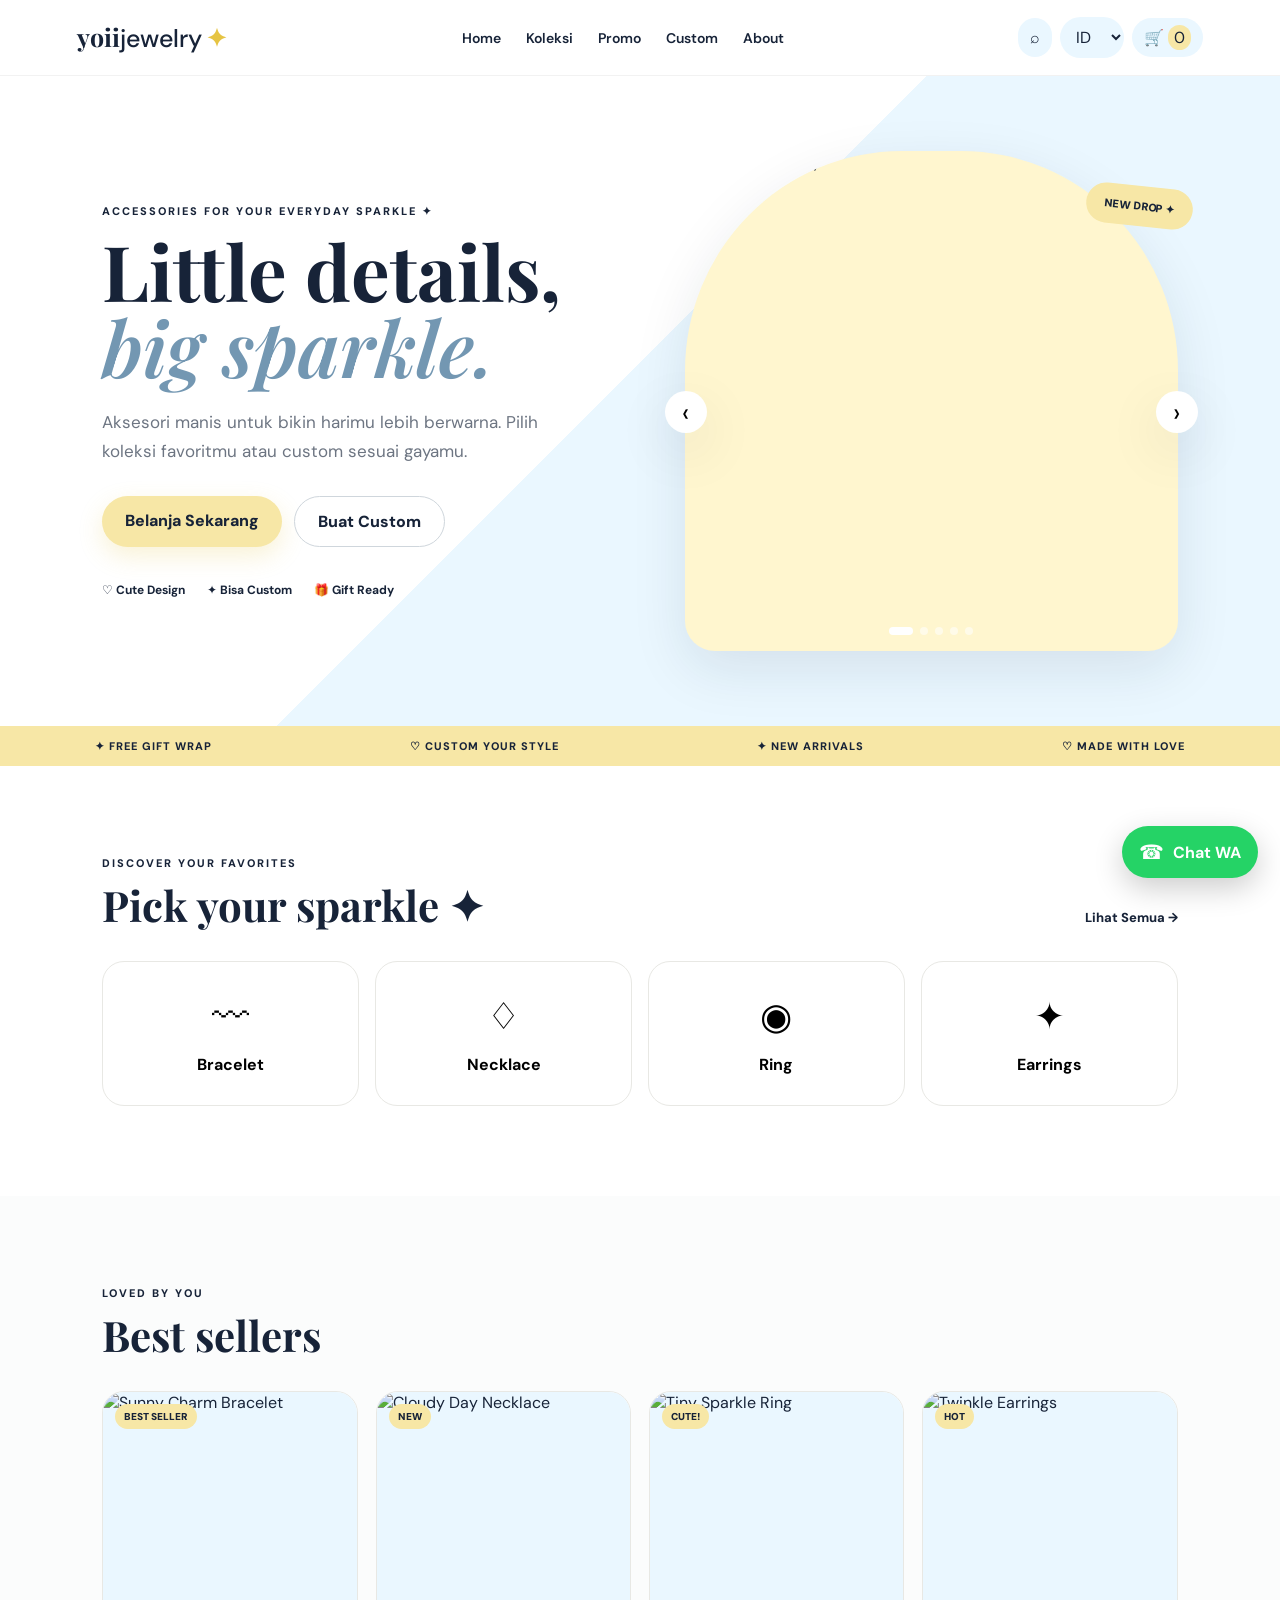
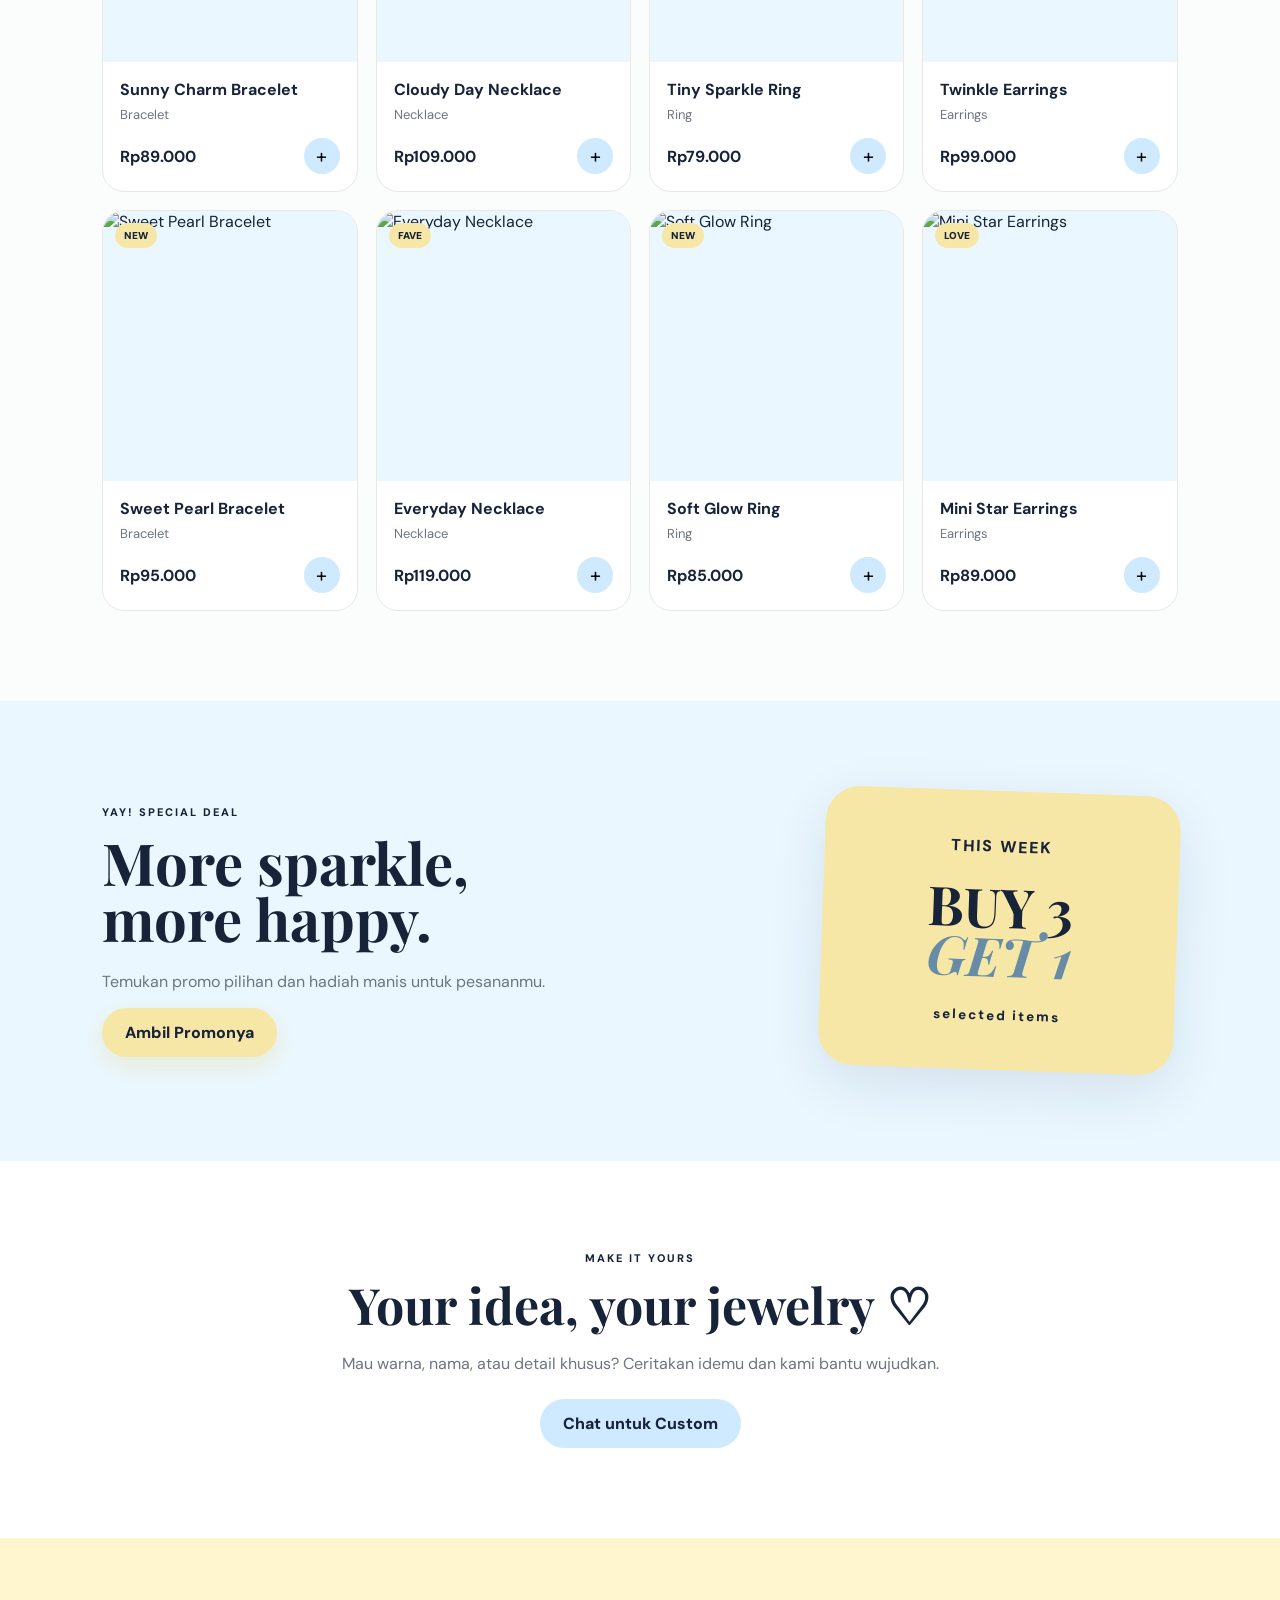
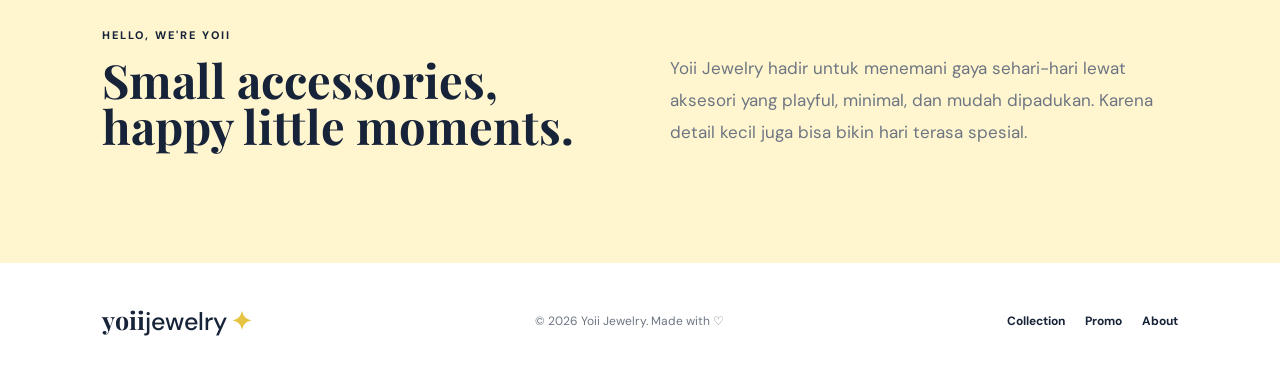
==== index.html @ 9787cdc7 "Add files via upload" ====
<!doctype html>
<html lang="id">
<head>
  <meta charset="utf-8">
  <meta name="viewport" content="width=device-width,initial-scale=1">
  <meta name="description" content="Yoii Jewelry — aksesori manis, modern, dan bisa custom.">
  <title>Yoii Jewelry — Little Details, Big Sparkle</title>
  <link rel="preconnect" href="https://fonts.googleapis.com">
  <link rel="preconnect" href="https://fonts.gstatic.com" crossorigin>
  <link href="https://fonts.googleapis.com/css2?family=DM+Sans:wght@400;500;600;700&family=Playfair+Display:wght@600;700&display=swap" rel="stylesheet">
  <link rel="stylesheet" href="style.css">
</head>
<body>
<header class="site-header">
  <a class="brand" href="#home" aria-label="Yoii Jewelry">yoii<span>jewelry</span><b>✦</b></a>
  <button class="menu-btn" aria-label="Buka menu">☰</button>
  <nav class="nav">
    <a href="#home" data-i18n="home">Home</a>
    <a href="#collection" data-i18n="collection">Koleksi</a>
    <a href="#promo" data-i18n="promo">Promo</a>
    <a href="#custom" data-i18n="custom">Custom</a>
    <a href="#about" data-i18n="about">About</a>
  </nav>
  <div class="actions">
    <button id="searchBtn" aria-label="Cari">⌕</button>
    <select id="lang" aria-label="Bahasa">
      <option value="id">ID</option><option value="en">EN</option>
    </select>
    <button id="cartBtn" aria-label="Keranjang">🛒 <span id="cartCount">0</span></button>
  </div>
</header>

<main>
<section class="hero" id="home">
  <div class="hero-copy">
    <span class="eyebrow" data-i18n="eyebrow">ACCESSORIES FOR YOUR EVERYDAY SPARKLE ✦</span>
    <h1 data-i18n="heroTitle">Little details,<br><em>big sparkle.</em></h1>
    <p data-i18n="heroText">Aksesori manis untuk bikin harimu lebih berwarna. Pilih koleksi favoritmu atau custom sesuai gayamu.</p>
    <div class="hero-actions">
      <a class="btn primary" href="#collection" data-i18n="shopNow">Belanja Sekarang</a>
      <a class="btn ghost" href="#custom" data-i18n="makeCustom">Buat Custom</a>
    </div>
    <div class="mini-points">
      <span>♡ <b data-i18n="cute">Cute Design</b></span>
      <span>✦ <b data-i18n="customizable">Bisa Custom</b></span>
      <span>🎁 <b data-i18n="gift">Gift Ready</b></span>
    </div>
  </div>

  <div class="slider" aria-label="Galeri produk">
    <div class="slides">
      <article class="slide active"><img src="https://images.unsplash.com/photo-1611652022419-a9419f74343d?auto=format&fit=crop&w=1000&q=85" alt="Aksesori jewelry"></article>
      <article class="slide"><img src="https://images.unsplash.com/photo-1599643478518-a784e5dc4c8f?auto=format&fit=crop&w=1000&q=85" alt="Kalung"></article>
      <article class="slide"><img src="https://images.unsplash.com/photo-1605100804763-247f67b3557e?auto=format&fit=crop&w=1000&q=85" alt="Cincin"></article>
      <article class="slide"><img src="https://images.unsplash.com/photo-1535632066927-ab7c9ab60908?auto=format&fit=crop&w=1000&q=85" alt="Anting"></article>
      <article class="slide"><img src="https://images.unsplash.com/photo-1515562141207-7a88fb7ce338?auto=format&fit=crop&w=1000&q=85" alt="Aksesori"></article>
    </div>
    <button class="arrow prev" aria-label="Sebelumnya">‹</button>
    <button class="arrow next" aria-label="Berikutnya">›</button>
    <div class="dots"></div>
    <span class="float-tag">NEW DROP ✦</span>
  </div>
</section>

<section class="ticker">
  <span>✦ FREE GIFT WRAP</span><span>♡ CUSTOM YOUR STYLE</span><span>✦ NEW ARRIVALS</span><span>♡ MADE WITH LOVE</span>
</section>

<section class="section" id="collection">
  <div class="section-head">
    <div><span class="eyebrow" data-i18n="discover">DISCOVER YOUR FAVORITES</span><h2 data-i18n="pick">Pick your sparkle ✦</h2></div>
    <a href="#products" data-i18n="seeAll">Lihat Semua →</a>
  </div>
  <div class="categories">
    <button data-filter="Bracelet"><span>〰</span><b>Bracelet</b></button>
    <button data-filter="Necklace"><span>♢</span><b>Necklace</b></button>
    <button data-filter="Ring"><span>◉</span><b>Ring</b></button>
    <button data-filter="Earrings"><span>✦</span><b>Earrings</b></button>
  </div>
</section>

<section class="section products-section" id="products">
  <div class="section-head"><div><span class="eyebrow">LOVED BY YOU</span><h2 data-i18n="best">Best sellers</h2></div></div>
  <div class="products" id="productGrid"></div>
</section>

<section class="promo section" id="promo">
  <div><span class="eyebrow">YAY! SPECIAL DEAL</span><h2 data-i18n="promoTitle">More sparkle,<br>more happy.</h2><p data-i18n="promoText">Temukan promo pilihan dan hadiah manis untuk pesananmu.</p><a class="btn primary" href="#products" data-i18n="grab">Ambil Promonya</a></div>
  <div class="promo-card"><span>THIS WEEK</span><strong>BUY 3<br><i>GET 1</i></strong><small>selected items</small></div>
</section>

<section class="custom section" id="custom">
  <span class="eyebrow">MAKE IT YOURS</span>
  <h2 data-i18n="customTitle">Your idea, your jewelry ♡</h2>
  <p data-i18n="customText">Mau warna, nama, atau detail khusus? Ceritakan idemu dan kami bantu wujudkan.</p>
  <a class="btn blue" id="customWa" href="#" target="_blank" rel="noopener" data-i18n="chatCustom">Chat untuk Custom</a>
</section>

<section class="about section" id="about">
  <div><span class="eyebrow">HELLO, WE'RE YOII</span><h2 data-i18n="aboutTitle">Small accessories,<br>happy little moments.</h2></div>
  <p data-i18n="aboutText">Yoii Jewelry hadir untuk menemani gaya sehari-hari lewat aksesori yang playful, minimal, dan mudah dipadukan. Karena detail kecil juga bisa bikin hari terasa spesial.</p>
</section>
</main>

<footer>
  <a class="brand" href="#home">yoii<span>jewelry</span><b>✦</b></a>
  <p>© 2026 Yoii Jewelry. Made with ♡</p>
  <div><a href="#collection">Collection</a><a href="#promo">Promo</a><a href="#about">About</a></div>
</footer>

<a class="wa-float" id="waFloat" href="#" target="_blank" rel="noopener" aria-label="Chat WhatsApp"><span>☎</span><b>Chat WA</b></a>

<div class="overlay" id="searchOverlay">
  <div class="modal">
    <button class="close" data-close="searchOverlay">×</button>
    <h3 data-i18n="searchTitle">Cari aksesori</h3>
    <input id="searchInput" placeholder="Bracelet, ring, necklace...">
    <div id="searchResults" class="search-results"></div>
  </div>
</div>

<aside class="cart" id="cartPanel">
  <div class="cart-head"><h3 data-i18n="yourCart">Keranjangmu</h3><button class="close" id="closeCart">×</button></div>
  <div id="cartItems"></div>
  <div class="cart-foot"><strong>Total: <span id="cartTotal">Rp0</span></strong><button class="btn primary" id="checkoutBtn" data-i18n="checkout">Checkout via WhatsApp</button></div>
</aside>
<div class="shade" id="shade"></div>
<script src="script.js"></script>
</body>
</html>
---- style.css ----
:root{--butter:#f7e7a6;--butter2:#fff6cf;--blue:#cfeaff;--blue2:#eaf7ff;--ink:#172338;--white:#fff;--muted:#6d7582;--line:#e8e8e4;--shadow:0 18px 55px rgba(24,35,56,.10)}
*{box-sizing:border-box}html{scroll-behavior:smooth}body{margin:0;font-family:"DM Sans",sans-serif;color:var(--ink);background:#fff}a{color:inherit;text-decoration:none}button,select,input{font:inherit}button{cursor:pointer}.site-header{height:76px;position:sticky;top:0;z-index:30;display:flex;align-items:center;gap:28px;padding:0 6vw;background:rgba(255,255,255,.9);backdrop-filter:blur(16px);border-bottom:1px solid rgba(0,0,0,.05)}.brand{font-family:"Playfair Display";font-size:25px;font-weight:700}.brand span{font-family:"DM Sans";font-weight:500}.brand b{color:#e6c443;margin-left:4px}.nav{display:flex;gap:25px;margin:auto}.nav a{font-size:14px;font-weight:600}.nav a:hover{color:#7e99ad}.actions{display:flex;align-items:center;gap:8px}.actions button,.actions select,.menu-btn{border:0;background:var(--blue2);border-radius:99px;padding:9px 12px;color:var(--ink)}#cartCount{background:var(--butter);padding:2px 6px;border-radius:99px}.menu-btn{display:none}.hero{min-height:650px;display:grid;grid-template-columns:1fr 1fr;gap:7vw;align-items:center;padding:70px 8vw;background:linear-gradient(135deg,#fff 0 48%,var(--blue2) 48% 100%);overflow:hidden}.eyebrow{display:block;font-size:11px;font-weight:800;letter-spacing:2px;margin-bottom:15px}.hero h1,.section h2{font-family:"Playfair Display";font-size:clamp(45px,6vw,78px);line-height:.98;margin:0 0 24px}.hero h1 em{font-weight:600;color:#7397b2}.hero-copy>p{max-width:530px;color:var(--muted);font-size:17px;line-height:1.7}.hero-actions{display:flex;gap:12px;margin:30px 0}.btn{display:inline-block;border:0;border-radius:99px;padding:14px 23px;font-weight:800}.primary{background:var(--butter);box-shadow:0 9px 25px rgba(229,196,67,.22)}.ghost{border:1px solid #cfd6dc;background:#fff}.blue{background:var(--blue)}.mini-points{display:flex;gap:22px;font-size:12px;margin-top:35px}.slider{position:relative;min-width:0}.slides{height:500px;border-radius:44% 44% 30px 30px;overflow:hidden;box-shadow:var(--shadow);background:var(--butter2)}.slide{display:none;width:100%;height:100%}.slide.active{display:block;animation:fade .55s ease}.slide img{width:100%;height:100%;object-fit:cover}.arrow{position:absolute;top:48%;border:0;width:42px;height:42px;border-radius:50%;background:#fff;box-shadow:var(--shadow);font-size:27px}.prev{left:-20px}.next{right:-20px}.dots{position:absolute;bottom:16px;left:50%;transform:translateX(-50%);display:flex;gap:7px}.dots button{width:8px;height:8px;border:0;padding:0;border-radius:50%;background:#fff8}.dots button.active{width:24px;border-radius:10px;background:#fff}.float-tag{position:absolute;right:-15px;top:35px;background:var(--butter);padding:13px 18px;border-radius:99px;font-size:11px;font-weight:900;transform:rotate(6deg)}@keyframes fade{from{opacity:.4;transform:scale(1.02)}to{opacity:1;transform:scale(1)}}.ticker{display:flex;justify-content:space-around;gap:35px;overflow:hidden;white-space:nowrap;padding:13px;background:var(--butter);font-size:11px;font-weight:800;letter-spacing:1px}.section{padding:90px 8vw}.section-head{display:flex;justify-content:space-between;align-items:end;margin-bottom:35px}.section-head h2{font-size:42px;margin:0}.section-head>a{font-weight:800;font-size:13px}.categories{display:grid;grid-template-columns:repeat(4,1fr);gap:16px}.categories button{border:1px solid var(--line);background:#fff;border-radius:22px;padding:30px 15px;transition:.25s}.categories button:hover{transform:translateY(-6px);background:var(--blue2)}.categories span{display:block;font-size:37px;margin-bottom:14px}.products-section{background:#fbfcfc}.products{display:grid;grid-template-columns:repeat(4,1fr);gap:18px}.product{border-radius:22px;background:#fff;overflow:hidden;border:1px solid var(--line);transition:.25s}.product:hover{transform:translateY(-5px);box-shadow:var(--shadow)}.product-img{height:270px;position:relative;background:var(--blue2)}.product-img img{width:100%;height:100%;object-fit:cover}.badge{position:absolute;top:12px;left:12px;background:var(--butter);padding:6px 9px;border-radius:99px;font-size:10px;font-weight:900}.product-info{padding:17px}.product-info h3{margin:0 0 6px;font-size:16px}.product-info p{margin:0;color:var(--muted);font-size:13px}.product-bottom{display:flex;justify-content:space-between;align-items:center;margin-top:15px}.add{border:0;border-radius:50%;width:36px;height:36px;background:var(--blue);font-size:20px}.promo{display:grid;grid-template-columns:1.3fr .7fr;gap:60px;align-items:center;background:var(--blue2)}.promo h2{font-size:58px}.promo p{color:var(--muted);max-width:500px}.promo-card{background:var(--butter);border-radius:34px;padding:45px;text-align:center;transform:rotate(2deg);box-shadow:var(--shadow)}.promo-card span,.promo-card small{font-weight:800;letter-spacing:2px}.promo-card strong{display:block;font-family:"Playfair Display";font-size:54px;line-height:.9;margin:25px 0}.promo-card i{color:#668ca8}.custom{text-align:center}.custom h2{font-size:50px}.custom p{color:var(--muted);max-width:650px;margin:0 auto 25px}.about{display:grid;grid-template-columns:1fr 1fr;gap:60px;background:var(--butter2);align-items:center}.about h2{font-size:47px}.about p{font-size:17px;line-height:1.9;color:var(--muted)}footer{padding:38px 8vw;display:flex;align-items:center;justify-content:space-between;gap:20px}footer p{color:var(--muted);font-size:12px}footer div{display:flex;gap:20px;font-size:12px;font-weight:700}.wa-float{position:fixed;right:22px;bottom:22px;z-index:45;display:flex;gap:9px;align-items:center;background:#25d366;color:#fff;padding:13px 17px;border-radius:99px;box-shadow:0 10px 30px rgba(0,0,0,.2)}.wa-float span{font-size:20px}.overlay,.shade{display:none;position:fixed;inset:0;background:rgba(20,30,45,.45);z-index:60}.overlay.open,.shade.open{display:block}.modal{width:min(600px,90vw);margin:12vh auto;background:#fff;border-radius:25px;padding:30px;position:relative}.close{border:0;background:transparent;font-size:27px}.modal>.close{position:absolute;right:20px;top:14px}.modal input{width:100%;padding:15px;border:1px solid var(--line);border-radius:13px;margin-top:15px}.search-results{display:grid;gap:8px;margin-top:12px}.search-result{padding:10px;background:var(--blue2);border-radius:10px}.cart{position:fixed;right:-430px;top:0;width:min(410px,92vw);height:100vh;background:#fff;z-index:80;padding:25px;transition:.35s;display:flex;flex-direction:column}.cart.open{right:0}.shade{z-index:70}.cart-head{display:flex;justify-content:space-between}.cart-item{display:flex;justify-content:space-between;gap:15px;border-bottom:1px solid var(--line);padding:14px 0}.cart-item button{border:0;background:var(--butter2);border-radius:8px}.cart-foot{margin-top:auto;display:grid;gap:15px}.cart-foot .btn{width:100%}
@media(max-width:900px){.nav{display:none;position:absolute;top:76px;left:0;right:0;background:#fff;padding:25px;flex-direction:column}.nav.open{display:flex}.menu-btn{display:block}.site-header{padding:0 4vw;gap:10px}.brand{font-size:20px}.actions{margin-left:auto}.hero{grid-template-columns:1fr;padding:55px 6vw;background:linear-gradient(#fff,var(--blue2))}.slides{height:420px}.categories,.products{grid-template-columns:repeat(2,1fr)}.promo,.about{grid-template-columns:1fr}.promo-card{max-width:400px}.section{padding:70px 6vw}footer{flex-direction:column}.mini-points{flex-wrap:wrap}}
@media(max-width:520px){.actions select{max-width:55px}.hero h1{font-size:49px}.slides{height:350px}.categories{grid-template-columns:repeat(2,1fr)}.products{grid-template-columns:1fr 1fr;gap:9px}.product-img{height:190px}.section-head h2{font-size:35px}.promo h2{font-size:46px}.wa-float b{display:none}.wa-float{width:52px;height:52px;justify-content:center}.ticker{justify-content:flex-start}.hero-actions{flex-wrap:wrap}}
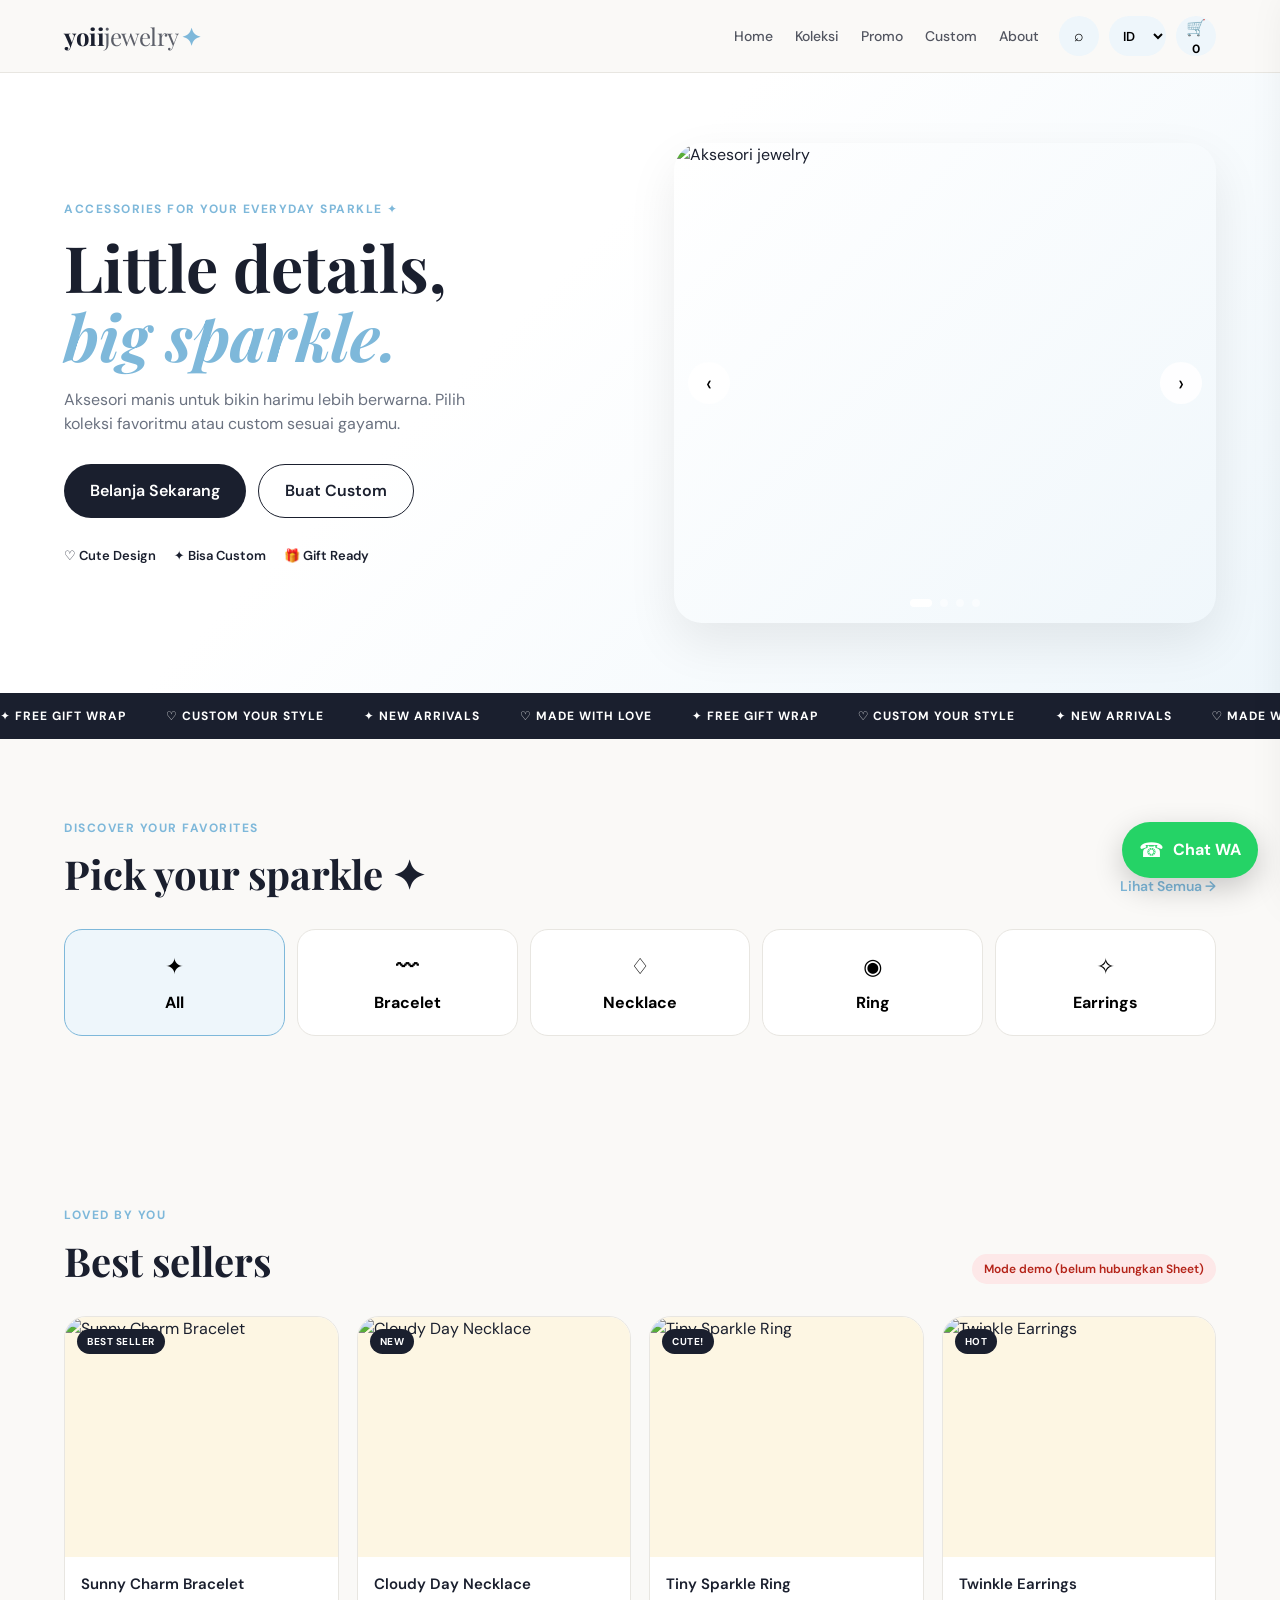
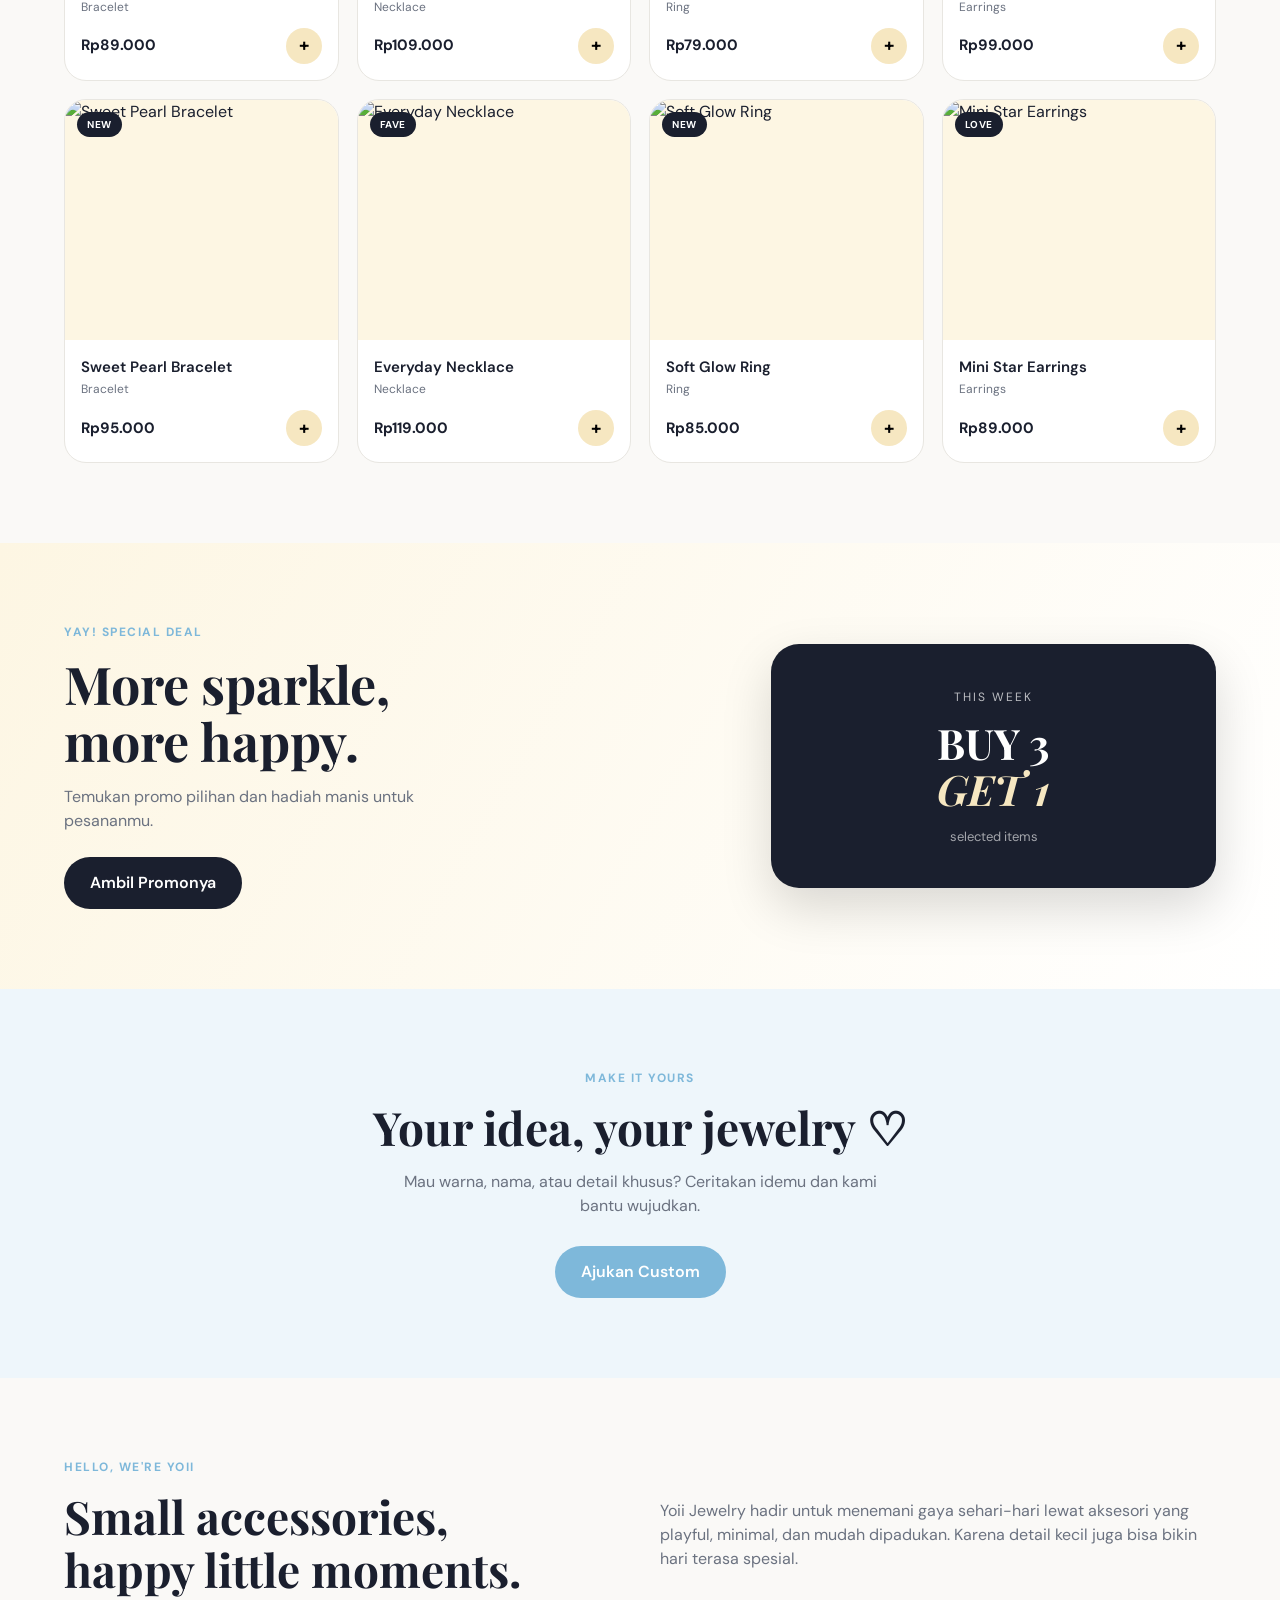
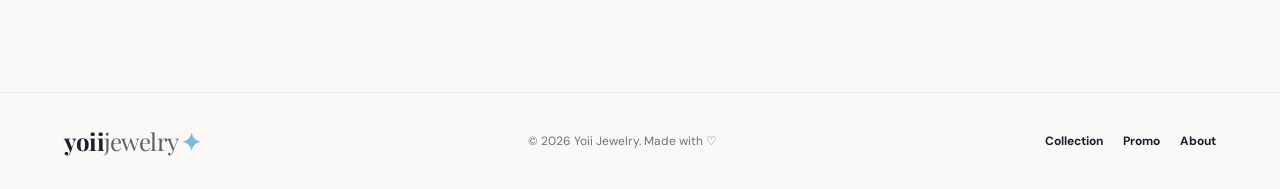
==== commit 4a8ac4c4: "Add files via upload" ====
--- a/index.html
+++ b/index.html
@@ -24,7 +24,8 @@
   <div class="actions">
     <button id="searchBtn" aria-label="Cari">⌕</button>
     <select id="lang" aria-label="Bahasa">
-      <option value="id">ID</option><option value="en">EN</option>
+      <option value="id">ID</option>
+      <option value="en">EN</option>
     </select>
     <button id="cartBtn" aria-label="Keranjang">🛒 <span id="cartCount">0</span></button>
   </div>
@@ -50,54 +51,75 @@
   <div class="slider" aria-label="Galeri produk">
     <div class="slides">
       <article class="slide active"><img src="https://images.unsplash.com/photo-1611652022419-a9419f74343d?auto=format&fit=crop&w=1000&q=85" alt="Aksesori jewelry"></article>
-      <article class="slide"><img src="https://images.unsplash.com/photo-1599643478518-a784e5dc4c8f?auto=format&fit=crop&w=1000&q=85" alt="Kalung"></article>
-      <article class="slide"><img src="https://images.unsplash.com/photo-1605100804763-247f67b3557e?auto=format&fit=crop&w=1000&q=85" alt="Cincin"></article>
-      <article class="slide"><img src="https://images.unsplash.com/photo-1535632066927-ab7c9ab60908?auto=format&fit=crop&w=1000&q=85" alt="Anting"></article>
-      <article class="slide"><img src="https://images.unsplash.com/photo-1515562141207-7a88fb7ce338?auto=format&fit=crop&w=1000&q=85" alt="Aksesori"></article>
-    </div>
-    <button class="arrow prev" aria-label="Sebelumnya">‹</button>
-    <button class="arrow next" aria-label="Berikutnya">›</button>
+      <article class="slide"><img src="https://images.unsplash.com/photo-1599643478518-a784e5dc4c8f?auto=format&fit=crop&w=1000&q=85" alt="Necklace"></article>
+      <article class="slide"><img src="https://images.unsplash.com/photo-1605100804763-247f67b3557e?auto=format&fit=crop&w=1000&q=85" alt="Ring"></article>
+      <article class="slide"><img src="https://images.unsplash.com/photo-1535632066927-ab7c9ab60908?auto=format&fit=crop&w=1000&q=85" alt="Earrings"></article>
+    </div>
+    <button class="prev" aria-label="Sebelumnya">‹</button>
+    <button class="next" aria-label="Berikutnya">›</button>
     <div class="dots"></div>
-    <span class="float-tag">NEW DROP ✦</span>
   </div>
 </section>
 
 <section class="ticker">
   <span>✦ FREE GIFT WRAP</span><span>♡ CUSTOM YOUR STYLE</span><span>✦ NEW ARRIVALS</span><span>♡ MADE WITH LOVE</span>
+  <span>✦ FREE GIFT WRAP</span><span>♡ CUSTOM YOUR STYLE</span><span>✦ NEW ARRIVALS</span><span>♡ MADE WITH LOVE</span>
 </section>
 
 <section class="section" id="collection">
   <div class="section-head">
-    <div><span class="eyebrow" data-i18n="discover">DISCOVER YOUR FAVORITES</span><h2 data-i18n="pick">Pick your sparkle ✦</h2></div>
+    <div>
+      <span class="eyebrow" data-i18n="discover">DISCOVER YOUR FAVORITES</span>
+      <h2 data-i18n="pick">Pick your sparkle ✦</h2>
+    </div>
     <a href="#products" data-i18n="seeAll">Lihat Semua →</a>
   </div>
   <div class="categories">
+    <button data-filter="all" class="active"><span>✦</span><b>All</b></button>
     <button data-filter="Bracelet"><span>〰</span><b>Bracelet</b></button>
     <button data-filter="Necklace"><span>♢</span><b>Necklace</b></button>
     <button data-filter="Ring"><span>◉</span><b>Ring</b></button>
-    <button data-filter="Earrings"><span>✦</span><b>Earrings</b></button>
+    <button data-filter="Earrings"><span>✧</span><b>Earrings</b></button>
   </div>
 </section>
 
 <section class="section products-section" id="products">
-  <div class="section-head"><div><span class="eyebrow">LOVED BY YOU</span><h2 data-i18n="best">Best sellers</h2></div></div>
+  <div class="section-head">
+    <div>
+      <span class="eyebrow">LOVED BY YOU</span>
+      <h2 data-i18n="best">Best sellers</h2>
+    </div>
+    <span id="productStatus" class="status-badge">Memuat produk…</span>
+  </div>
   <div class="products" id="productGrid"></div>
 </section>
 
 <section class="promo section" id="promo">
-  <div><span class="eyebrow">YAY! SPECIAL DEAL</span><h2 data-i18n="promoTitle">More sparkle,<br>more happy.</h2><p data-i18n="promoText">Temukan promo pilihan dan hadiah manis untuk pesananmu.</p><a class="btn primary" href="#products" data-i18n="grab">Ambil Promonya</a></div>
-  <div class="promo-card"><span>THIS WEEK</span><strong>BUY 3<br><i>GET 1</i></strong><small>selected items</small></div>
+  <div>
+    <span class="eyebrow">YAY! SPECIAL DEAL</span>
+    <h2 data-i18n="promoTitle">More sparkle,<br>more happy.</h2>
+    <p data-i18n="promoText">Temukan promo pilihan dan hadiah manis untuk pesananmu.</p>
+    <a class="btn primary" href="#products" data-i18n="grab">Ambil Promonya</a>
+  </div>
+  <div class="promo-card">
+    <span>THIS WEEK</span>
+    <strong>BUY 3<br><i>GET 1</i></strong>
+    <small>selected items</small>
+  </div>
 </section>
 
 <section class="custom section" id="custom">
   <span class="eyebrow">MAKE IT YOURS</span>
   <h2 data-i18n="customTitle">Your idea, your jewelry ♡</h2>
   <p data-i18n="customText">Mau warna, nama, atau detail khusus? Ceritakan idemu dan kami bantu wujudkan.</p>
-  <a class="btn blue" id="customWa" href="#" target="_blank" rel="noopener" data-i18n="chatCustom">Chat untuk Custom</a>
+  <button class="btn blue" id="openCustomForm" data-i18n="chatCustom">Ajukan Custom</button>
 </section>
 
 <section class="about section" id="about">
-  <div><span class="eyebrow">HELLO, WE'RE YOII</span><h2 data-i18n="aboutTitle">Small accessories,<br>happy little moments.</h2></div>
+  <div>
+    <span class="eyebrow">HELLO, WE'RE YOII</span>
+    <h2 data-i18n="aboutTitle">Small accessories,<br>happy little moments.</h2>
+  </div>
   <p data-i18n="aboutText">Yoii Jewelry hadir untuk menemani gaya sehari-hari lewat aksesori yang playful, minimal, dan mudah dipadukan. Karena detail kecil juga bisa bikin hari terasa spesial.</p>
 </section>
 </main>
@@ -105,11 +127,18 @@
 <footer>
   <a class="brand" href="#home">yoii<span>jewelry</span><b>✦</b></a>
   <p>© 2026 Yoii Jewelry. Made with ♡</p>
-  <div><a href="#collection">Collection</a><a href="#promo">Promo</a><a href="#about">About</a></div>
+  <div>
+    <a href="#collection">Collection</a>
+    <a href="#promo">Promo</a>
+    <a href="#about">About</a>
+  </div>
 </footer>
 
-<a class="wa-float" id="waFloat" href="#" target="_blank" rel="noopener" aria-label="Chat WhatsApp"><span>☎</span><b>Chat WA</b></a>
-
+<a class="wa-float" id="waFloat" href="#" target="_blank" rel="noopener" aria-label="Chat WhatsApp">
+  <span>☎</span><b>Chat WA</b>
+</a>
+
+<!-- Search Modal -->
 <div class="overlay" id="searchOverlay">
   <div class="modal">
     <button class="close" data-close="searchOverlay">×</button>
@@ -119,12 +148,57 @@
   </div>
 </div>
 
+<!-- Checkout Modal -->
+<div class="overlay" id="checkoutOverlay">
+  <div class="modal">
+    <button class="close" data-close="checkoutOverlay">×</button>
+    <h3>Checkout</h3>
+    <p class="modal-desc">Isi data singkat, pesanan akan tersimpan & dibuka di WhatsApp.</p>
+    <form id="checkoutForm">
+      <label>Nama Lengkap</label>
+      <input type="text" id="coName" required placeholder="Nama kamu">
+      <label>Nomor WhatsApp</label>
+      <input type="tel" id="coPhone" required placeholder="08xxxxxxxxxx">
+      <label>Catatan (opsional)</label>
+      <textarea id="coNotes" rows="2" placeholder="Warna, ukuran, dll"></textarea>
+      <div class="form-total">Total: <strong id="coTotal">Rp0</strong></div>
+      <button type="submit" class="btn primary" id="coSubmit">Kirim & Chat WA</button>
+    </form>
+  </div>
+</div>
+
+<!-- Custom Order Modal -->
+<div class="overlay" id="customOverlay">
+  <div class="modal">
+    <button class="close" data-close="customOverlay">×</button>
+    <h3>Custom Jewelry</h3>
+    <p class="modal-desc">Ceritakan idemu. Kami akan hubungi via WhatsApp.</p>
+    <form id="customForm">
+      <label>Nama</label>
+      <input type="text" id="cuName" required placeholder="Nama kamu">
+      <label>Nomor WhatsApp</label>
+      <input type="tel" id="cuPhone" required placeholder="08xxxxxxxxxx">
+      <label>Deskripsi Custom</label>
+      <textarea id="cuDesc" rows="4" required placeholder="Contoh: gelang nama 'Nisa', warna gold, size M..."></textarea>
+      <button type="submit" class="btn blue" id="cuSubmit">Kirim Request</button>
+    </form>
+  </div>
+</div>
+
+<!-- Cart Panel -->
 <aside class="cart" id="cartPanel">
-  <div class="cart-head"><h3 data-i18n="yourCart">Keranjangmu</h3><button class="close" id="closeCart">×</button></div>
+  <div class="cart-head">
+    <h3 data-i18n="yourCart">Keranjangmu</h3>
+    <button class="close" id="closeCart">×</button>
+  </div>
   <div id="cartItems"></div>
-  <div class="cart-foot"><strong>Total: <span id="cartTotal">Rp0</span></strong><button class="btn primary" id="checkoutBtn" data-i18n="checkout">Checkout via WhatsApp</button></div>
+  <div class="cart-foot">
+    <strong>Total: <span id="cartTotal">Rp0</span></strong>
+    <button class="btn primary" id="checkoutBtn" data-i18n="checkout">Checkout</button>
+  </div>
 </aside>
 <div class="shade" id="shade"></div>
+
 <script src="script.js"></script>
 </body>
-</html>+</html>
--- a/style.css
+++ b/style.css
@@ -1,4 +1,258 @@
-:root{--butter:#f7e7a6;--butter2:#fff6cf;--blue:#cfeaff;--blue2:#eaf7ff;--ink:#172338;--white:#fff;--muted:#6d7582;--line:#e8e8e4;--shadow:0 18px 55px rgba(24,35,56,.10)}
-*{box-sizing:border-box}html{scroll-behavior:smooth}body{margin:0;font-family:"DM Sans",sans-serif;color:var(--ink);background:#fff}a{color:inherit;text-decoration:none}button,select,input{font:inherit}button{cursor:pointer}.site-header{height:76px;position:sticky;top:0;z-index:30;display:flex;align-items:center;gap:28px;padding:0 6vw;background:rgba(255,255,255,.9);backdrop-filter:blur(16px);border-bottom:1px solid rgba(0,0,0,.05)}.brand{font-family:"Playfair Display";font-size:25px;font-weight:700}.brand span{font-family:"DM Sans";font-weight:500}.brand b{color:#e6c443;margin-left:4px}.nav{display:flex;gap:25px;margin:auto}.nav a{font-size:14px;font-weight:600}.nav a:hover{color:#7e99ad}.actions{display:flex;align-items:center;gap:8px}.actions button,.actions select,.menu-btn{border:0;background:var(--blue2);border-radius:99px;padding:9px 12px;color:var(--ink)}#cartCount{background:var(--butter);padding:2px 6px;border-radius:99px}.menu-btn{display:none}.hero{min-height:650px;display:grid;grid-template-columns:1fr 1fr;gap:7vw;align-items:center;padding:70px 8vw;background:linear-gradient(135deg,#fff 0 48%,var(--blue2) 48% 100%);overflow:hidden}.eyebrow{display:block;font-size:11px;font-weight:800;letter-spacing:2px;margin-bottom:15px}.hero h1,.section h2{font-family:"Playfair Display";font-size:clamp(45px,6vw,78px);line-height:.98;margin:0 0 24px}.hero h1 em{font-weight:600;color:#7397b2}.hero-copy>p{max-width:530px;color:var(--muted);font-size:17px;line-height:1.7}.hero-actions{display:flex;gap:12px;margin:30px 0}.btn{display:inline-block;border:0;border-radius:99px;padding:14px 23px;font-weight:800}.primary{background:var(--butter);box-shadow:0 9px 25px rgba(229,196,67,.22)}.ghost{border:1px solid #cfd6dc;background:#fff}.blue{background:var(--blue)}.mini-points{display:flex;gap:22px;font-size:12px;margin-top:35px}.slider{position:relative;min-width:0}.slides{height:500px;border-radius:44% 44% 30px 30px;overflow:hidden;box-shadow:var(--shadow);background:var(--butter2)}.slide{display:none;width:100%;height:100%}.slide.active{display:block;animation:fade .55s ease}.slide img{width:100%;height:100%;object-fit:cover}.arrow{position:absolute;top:48%;border:0;width:42px;height:42px;border-radius:50%;background:#fff;box-shadow:var(--shadow);font-size:27px}.prev{left:-20px}.next{right:-20px}.dots{position:absolute;bottom:16px;left:50%;transform:translateX(-50%);display:flex;gap:7px}.dots button{width:8px;height:8px;border:0;padding:0;border-radius:50%;background:#fff8}.dots button.active{width:24px;border-radius:10px;background:#fff}.float-tag{position:absolute;right:-15px;top:35px;background:var(--butter);padding:13px 18px;border-radius:99px;font-size:11px;font-weight:900;transform:rotate(6deg)}@keyframes fade{from{opacity:.4;transform:scale(1.02)}to{opacity:1;transform:scale(1)}}.ticker{display:flex;justify-content:space-around;gap:35px;overflow:hidden;white-space:nowrap;padding:13px;background:var(--butter);font-size:11px;font-weight:800;letter-spacing:1px}.section{padding:90px 8vw}.section-head{display:flex;justify-content:space-between;align-items:end;margin-bottom:35px}.section-head h2{font-size:42px;margin:0}.section-head>a{font-weight:800;font-size:13px}.categories{display:grid;grid-template-columns:repeat(4,1fr);gap:16px}.categories button{border:1px solid var(--line);background:#fff;border-radius:22px;padding:30px 15px;transition:.25s}.categories button:hover{transform:translateY(-6px);background:var(--blue2)}.categories span{display:block;font-size:37px;margin-bottom:14px}.products-section{background:#fbfcfc}.products{display:grid;grid-template-columns:repeat(4,1fr);gap:18px}.product{border-radius:22px;background:#fff;overflow:hidden;border:1px solid var(--line);transition:.25s}.product:hover{transform:translateY(-5px);box-shadow:var(--shadow)}.product-img{height:270px;position:relative;background:var(--blue2)}.product-img img{width:100%;height:100%;object-fit:cover}.badge{position:absolute;top:12px;left:12px;background:var(--butter);padding:6px 9px;border-radius:99px;font-size:10px;font-weight:900}.product-info{padding:17px}.product-info h3{margin:0 0 6px;font-size:16px}.product-info p{margin:0;color:var(--muted);font-size:13px}.product-bottom{display:flex;justify-content:space-between;align-items:center;margin-top:15px}.add{border:0;border-radius:50%;width:36px;height:36px;background:var(--blue);font-size:20px}.promo{display:grid;grid-template-columns:1.3fr .7fr;gap:60px;align-items:center;background:var(--blue2)}.promo h2{font-size:58px}.promo p{color:var(--muted);max-width:500px}.promo-card{background:var(--butter);border-radius:34px;padding:45px;text-align:center;transform:rotate(2deg);box-shadow:var(--shadow)}.promo-card span,.promo-card small{font-weight:800;letter-spacing:2px}.promo-card strong{display:block;font-family:"Playfair Display";font-size:54px;line-height:.9;margin:25px 0}.promo-card i{color:#668ca8}.custom{text-align:center}.custom h2{font-size:50px}.custom p{color:var(--muted);max-width:650px;margin:0 auto 25px}.about{display:grid;grid-template-columns:1fr 1fr;gap:60px;background:var(--butter2);align-items:center}.about h2{font-size:47px}.about p{font-size:17px;line-height:1.9;color:var(--muted)}footer{padding:38px 8vw;display:flex;align-items:center;justify-content:space-between;gap:20px}footer p{color:var(--muted);font-size:12px}footer div{display:flex;gap:20px;font-size:12px;font-weight:700}.wa-float{position:fixed;right:22px;bottom:22px;z-index:45;display:flex;gap:9px;align-items:center;background:#25d366;color:#fff;padding:13px 17px;border-radius:99px;box-shadow:0 10px 30px rgba(0,0,0,.2)}.wa-float span{font-size:20px}.overlay,.shade{display:none;position:fixed;inset:0;background:rgba(20,30,45,.45);z-index:60}.overlay.open,.shade.open{display:block}.modal{width:min(600px,90vw);margin:12vh auto;background:#fff;border-radius:25px;padding:30px;position:relative}.close{border:0;background:transparent;font-size:27px}.modal>.close{position:absolute;right:20px;top:14px}.modal input{width:100%;padding:15px;border:1px solid var(--line);border-radius:13px;margin-top:15px}.search-results{display:grid;gap:8px;margin-top:12px}.search-result{padding:10px;background:var(--blue2);border-radius:10px}.cart{position:fixed;right:-430px;top:0;width:min(410px,92vw);height:100vh;background:#fff;z-index:80;padding:25px;transition:.35s;display:flex;flex-direction:column}.cart.open{right:0}.shade{z-index:70}.cart-head{display:flex;justify-content:space-between}.cart-item{display:flex;justify-content:space-between;gap:15px;border-bottom:1px solid var(--line);padding:14px 0}.cart-item button{border:0;background:var(--butter2);border-radius:8px}.cart-foot{margin-top:auto;display:grid;gap:15px}.cart-foot .btn{width:100%}
-@media(max-width:900px){.nav{display:none;position:absolute;top:76px;left:0;right:0;background:#fff;padding:25px;flex-direction:column}.nav.open{display:flex}.menu-btn{display:block}.site-header{padding:0 4vw;gap:10px}.brand{font-size:20px}.actions{margin-left:auto}.hero{grid-template-columns:1fr;padding:55px 6vw;background:linear-gradient(#fff,var(--blue2))}.slides{height:420px}.categories,.products{grid-template-columns:repeat(2,1fr)}.promo,.about{grid-template-columns:1fr}.promo-card{max-width:400px}.section{padding:70px 6vw}footer{flex-direction:column}.mini-points{flex-wrap:wrap}}
-@media(max-width:520px){.actions select{max-width:55px}.hero h1{font-size:49px}.slides{height:350px}.categories{grid-template-columns:repeat(2,1fr)}.products{grid-template-columns:1fr 1fr;gap:9px}.product-img{height:190px}.section-head h2{font-size:35px}.promo h2{font-size:46px}.wa-float b{display:none}.wa-float{width:52px;height:52px;justify-content:center}.ticker{justify-content:flex-start}.hero-actions{flex-wrap:wrap}}+:root{
+  --ink:#1a1f2e;
+  --muted:#6b7280;
+  --line:#e8e6e1;
+  --blue:#7eb8da;
+  --blue2:#eef6fb;
+  --butter:#f6e7c1;
+  --butter2:#fdf6e3;
+  --rose:#f3c1c6;
+  --bg:#faf9f7;
+  --radius:18px;
+}
+*{box-sizing:border-box;margin:0;padding:0}
+html{scroll-behavior:smooth}
+body{
+  font-family:"DM Sans",system-ui,sans-serif;
+  color:var(--ink);
+  background:var(--bg);
+  line-height:1.5;
+}
+img{max-width:100%;display:block}
+a{color:inherit;text-decoration:none}
+button,select,input,textarea{font:inherit}
+.btn{
+  display:inline-flex;align-items:center;justify-content:center;gap:8px;
+  padding:14px 26px;border-radius:99px;border:0;cursor:pointer;
+  font-weight:600;transition:.2s;
+}
+.btn.primary{background:var(--ink);color:#fff}
+.btn.primary:hover{transform:translateY(-2px);box-shadow:0 8px 24px rgba(0,0,0,.15)}
+.btn.ghost{background:transparent;border:1.5px solid var(--ink)}
+.btn.blue{background:var(--blue);color:#fff}
+.btn:disabled{opacity:.55;cursor:not-allowed;transform:none!important}
+
+/* Header */
+.site-header{
+  position:sticky;top:0;z-index:50;
+  display:flex;align-items:center;gap:20px;
+  padding:16px 5vw;background:rgba(250,249,247,.92);
+  backdrop-filter:blur(12px);border-bottom:1px solid var(--line);
+}
+.brand{font-family:"Playfair Display",serif;font-size:24px;font-weight:700;letter-spacing:-.5px}
+.brand span{font-weight:400;opacity:.7}
+.brand b{color:var(--blue);margin-left:2px}
+.nav{display:flex;gap:22px;margin-left:auto}
+.nav a{font-size:14px;font-weight:500;opacity:.75}
+.nav a:hover{opacity:1}
+.actions{display:flex;align-items:center;gap:10px}
+.actions button,.actions select{
+  border:0;background:var(--blue2);width:40px;height:40px;border-radius:50%;
+  cursor:pointer;font-size:16px;display:grid;place-items:center;
+}
+.actions select{width:auto;padding:0 10px;border-radius:20px;font-size:13px;font-weight:600}
+#cartCount{font-size:12px;font-weight:700}
+.menu-btn{display:none;border:0;background:var(--blue2);width:40px;height:40px;border-radius:50%;font-size:18px;cursor:pointer}
+
+/* Hero */
+.hero{
+  display:grid;grid-template-columns:1.05fr 1fr;gap:40px;
+  padding:70px 5vw;align-items:center;
+  background:linear-gradient(135deg,#fff 40%,var(--blue2));
+}
+.eyebrow{font-size:12px;font-weight:700;letter-spacing:1.5px;color:var(--blue);display:block;margin-bottom:14px}
+.hero h1{font-family:"Playfair Display",serif;font-size:clamp(42px,5.5vw,64px);line-height:1.08;margin-bottom:18px}
+.hero h1 em{font-style:italic;color:var(--blue)}
+.hero p{color:var(--muted);max-width:420px;margin-bottom:28px}
+.hero-actions{display:flex;gap:12px;margin-bottom:28px;flex-wrap:wrap}
+.mini-points{display:flex;gap:18px;flex-wrap:wrap;font-size:13px}
+.mini-points b{font-weight:600}
+.slider{position:relative;border-radius:28px;overflow:hidden;box-shadow:0 20px 50px rgba(0,0,0,.08)}
+.slides{position:relative;height:480px}
+.slide{position:absolute;inset:0;opacity:0;transition:opacity .6s}
+.slide.active{opacity:1}
+.slide img{width:100%;height:100%;object-fit:cover}
+.prev,.next{
+  position:absolute;top:50%;transform:translateY(-50%);
+  width:42px;height:42px;border-radius:50%;border:0;
+  background:rgba(255,255,255,.9);font-size:22px;cursor:pointer;z-index:2;
+}
+.prev{left:14px}.next{right:14px}
+.dots{position:absolute;bottom:16px;left:0;right:0;display:flex;justify-content:center;gap:8px;z-index:2}
+.dots button{width:8px;height:8px;border-radius:50%;border:0;background:rgba(255,255,255,.5);cursor:pointer}
+.dots button.active{background:#fff;width:22px;border-radius:99px}
+
+/* Ticker */
+.ticker{
+  display:flex;gap:40px;padding:14px 0;overflow:hidden;
+  background:var(--ink);color:#fff;font-size:12px;font-weight:700;letter-spacing:1px;
+  white-space:nowrap;
+}
+.ticker span{flex-shrink:0}
+
+/* Sections */
+.section{padding:80px 5vw}
+.section-head{display:flex;justify-content:space-between;align-items:flex-end;margin-bottom:32px;gap:16px;flex-wrap:wrap}
+.section-head h2{font-family:"Playfair Display",serif;font-size:clamp(28px,3.5vw,40px);line-height:1.15}
+.section-head a{font-weight:600;font-size:14px;color:var(--blue)}
+.status-badge{font-size:12px;font-weight:600;padding:6px 12px;border-radius:99px;background:var(--blue2);color:var(--muted)}
+.status-badge.ok{background:#e6f6ea;color:#1a7a3a}
+.status-badge.err{background:#fde8e8;color:#b42318}
+
+/* Categories */
+.categories{display:grid;grid-template-columns:repeat(5,1fr);gap:12px;margin-bottom:10px}
+.categories button{
+  display:flex;flex-direction:column;align-items:center;gap:8px;
+  padding:20px 12px;border:1.5px solid var(--line);border-radius:var(--radius);
+  background:#fff;cursor:pointer;transition:.2s;font-weight:600;
+}
+.categories button span{font-size:22px}
+.categories button:hover,.categories button.active{border-color:var(--blue);background:var(--blue2)}
+
+/* Products */
+.products{display:grid;grid-template-columns:repeat(4,1fr);gap:18px}
+.product{
+  background:#fff;border-radius:22px;overflow:hidden;
+  border:1px solid var(--line);transition:.25s;
+}
+.product:hover{transform:translateY(-4px);box-shadow:0 16px 40px rgba(0,0,0,.07)}
+.product-img{position:relative;height:240px;background:var(--butter2)}
+.product-img img{width:100%;height:100%;object-fit:cover}
+.badge{
+  position:absolute;top:12px;left:12px;
+  background:var(--ink);color:#fff;font-size:10px;font-weight:700;
+  padding:5px 10px;border-radius:99px;letter-spacing:.5px;
+}
+.badge.out{background:#b42318}
+.product-info{padding:16px}
+.product-info h3{font-size:15px;font-weight:600;margin-bottom:2px}
+.product-info p{font-size:12px;color:var(--muted);margin-bottom:12px}
+.product-bottom{display:flex;justify-content:space-between;align-items:center}
+.product-bottom b{font-size:15px}
+.product-bottom .add{
+  width:36px;height:36px;border-radius:50%;border:0;
+  background:var(--butter);font-size:18px;cursor:pointer;font-weight:700;
+}
+.product-bottom .add:hover{background:var(--ink);color:#fff}
+.product-bottom .add:disabled{background:var(--line);color:var(--muted);cursor:not-allowed}
+
+/* Promo */
+.promo{
+  display:grid;grid-template-columns:1.2fr .8fr;gap:40px;align-items:center;
+  background:linear-gradient(120deg,var(--butter2),#fff);
+}
+.promo h2{font-family:"Playfair Display",serif;font-size:clamp(36px,4.5vw,52px);line-height:1.1;margin:10px 0 16px}
+.promo p{color:var(--muted);margin-bottom:24px;max-width:380px}
+.promo-card{
+  background:var(--ink);color:#fff;border-radius:28px;padding:40px 32px;
+  text-align:center;box-shadow:0 20px 50px rgba(0,0,0,.15);
+}
+.promo-card span{font-size:12px;letter-spacing:2px;opacity:.7}
+.promo-card strong{display:block;font-family:"Playfair Display",serif;font-size:42px;line-height:1.1;margin:12px 0}
+.promo-card i{font-style:italic;color:var(--butter)}
+.promo-card small{opacity:.6;font-size:13px}
+
+/* Custom & About */
+.custom{text-align:center;background:var(--blue2)}
+.custom h2,.about h2{font-family:"Playfair Display",serif;font-size:clamp(32px,4vw,46px);line-height:1.15;margin:10px 0 16px}
+.custom p{color:var(--muted);max-width:480px;margin:0 auto 28px}
+.about{display:grid;grid-template-columns:1fr 1fr;gap:40px;align-items:center}
+.about p{color:var(--muted);font-size:16px}
+
+/* Footer */
+footer{
+  display:flex;align-items:center;justify-content:space-between;gap:20px;
+  padding:30px 5vw;border-top:1px solid var(--line);flex-wrap:wrap;
+}
+footer p{color:var(--muted);font-size:12px}
+footer div{display:flex;gap:20px;font-size:12px;font-weight:700}
+
+/* WA Float */
+.wa-float{
+  position:fixed;right:22px;bottom:22px;z-index:45;
+  display:flex;gap:9px;align-items:center;
+  background:#25d366;color:#fff;padding:13px 17px;border-radius:99px;
+  box-shadow:0 10px 30px rgba(0,0,0,.2);font-weight:600;
+}
+.wa-float span{font-size:20px}
+
+/* Overlays & Modals */
+.overlay,.shade{display:none;position:fixed;inset:0;background:rgba(20,30,45,.45);z-index:60}
+.overlay.open,.shade.open{display:block}
+.modal{
+  width:min(480px,92vw);margin:10vh auto;background:#fff;
+  border-radius:25px;padding:30px;position:relative;max-height:80vh;overflow-y:auto;
+}
+.close{border:0;background:transparent;font-size:27px;cursor:pointer;line-height:1}
+.modal>.close{position:absolute;right:20px;top:14px}
+.modal h3{font-family:"Playfair Display",serif;font-size:24px;margin-bottom:6px}
+.modal-desc{color:var(--muted);font-size:14px;margin-bottom:18px}
+.modal label{display:block;font-size:13px;font-weight:600;margin:14px 0 6px}
+.modal input,.modal textarea{
+  width:100%;padding:13px 15px;border:1px solid var(--line);
+  border-radius:13px;background:#fafafa;
+}
+.modal input:focus,.modal textarea:focus{outline:2px solid var(--blue);border-color:transparent}
+.modal textarea{resize:vertical}
+.form-total{margin:18px 0 12px;font-size:16px}
+.modal .btn{width:100%;margin-top:8px}
+.search-results{display:grid;gap:8px;margin-top:12px}
+.search-result{
+  padding:12px;background:var(--blue2);border-radius:12px;cursor:pointer;
+  display:flex;justify-content:space-between;align-items:center;gap:10px;
+}
+.search-result:hover{background:var(--butter2)}
+
+/* Cart */
+.cart{
+  position:fixed;right:-430px;top:0;width:min(410px,92vw);height:100vh;
+  background:#fff;z-index:80;padding:25px;transition:.35s;
+  display:flex;flex-direction:column;box-shadow:-10px 0 40px rgba(0,0,0,.08);
+}
+.cart.open{right:0}
+.shade{z-index:70}
+.cart-head{display:flex;justify-content:space-between;align-items:center;margin-bottom:10px}
+.cart-head h3{font-family:"Playfair Display",serif;font-size:22px}
+.cart-item{
+  display:flex;justify-content:space-between;gap:15px;
+  border-bottom:1px solid var(--line);padding:14px 0;align-items:center;
+}
+.cart-item button{
+  border:0;background:var(--butter2);border-radius:8px;
+  padding:6px 12px;cursor:pointer;font-size:12px;font-weight:600;
+}
+.cart-foot{margin-top:auto;display:grid;gap:15px;padding-top:16px}
+.cart-foot .btn{width:100%}
+#cartItems{flex:1;overflow-y:auto}
+
+/* Responsive */
+@media(max-width:900px){
+  .nav{display:none;position:absolute;top:76px;left:0;right:0;background:#fff;padding:25px;flex-direction:column;border-bottom:1px solid var(--line)}
+  .nav.open{display:flex}
+  .menu-btn{display:block}
+  .site-header{padding:0 4vw;gap:10px}
+  .brand{font-size:20px}
+  .actions{margin-left:auto}
+  .hero{grid-template-columns:1fr;padding:55px 6vw;background:linear-gradient(#fff,var(--blue2))}
+  .slides{height:420px}
+  .categories{grid-template-columns:repeat(3,1fr)}
+  .products{grid-template-columns:repeat(2,1fr)}
+  .promo,.about{grid-template-columns:1fr}
+  .promo-card{max-width:400px;margin:0 auto}
+  .section{padding:70px 6vw}
+  footer{flex-direction:column;text-align:center}
+}
+@media(max-width:520px){
+  .actions select{max-width:55px}
+  .hero h1{font-size:42px}
+  .slides{height:340px}
+  .categories{grid-template-columns:repeat(2,1fr)}
+  .products{grid-template-columns:1fr 1fr;gap:10px}
+  .product-img{height:180px}
+  .section-head h2{font-size:30px}
+  .promo h2{font-size:38px}
+  .wa-float b{display:none}
+  .wa-float{width:54px;height:54px;justify-content:center;padding:0}
+  .ticker{justify-content:flex-start}
+  .hero-actions{flex-wrap:wrap}
+}
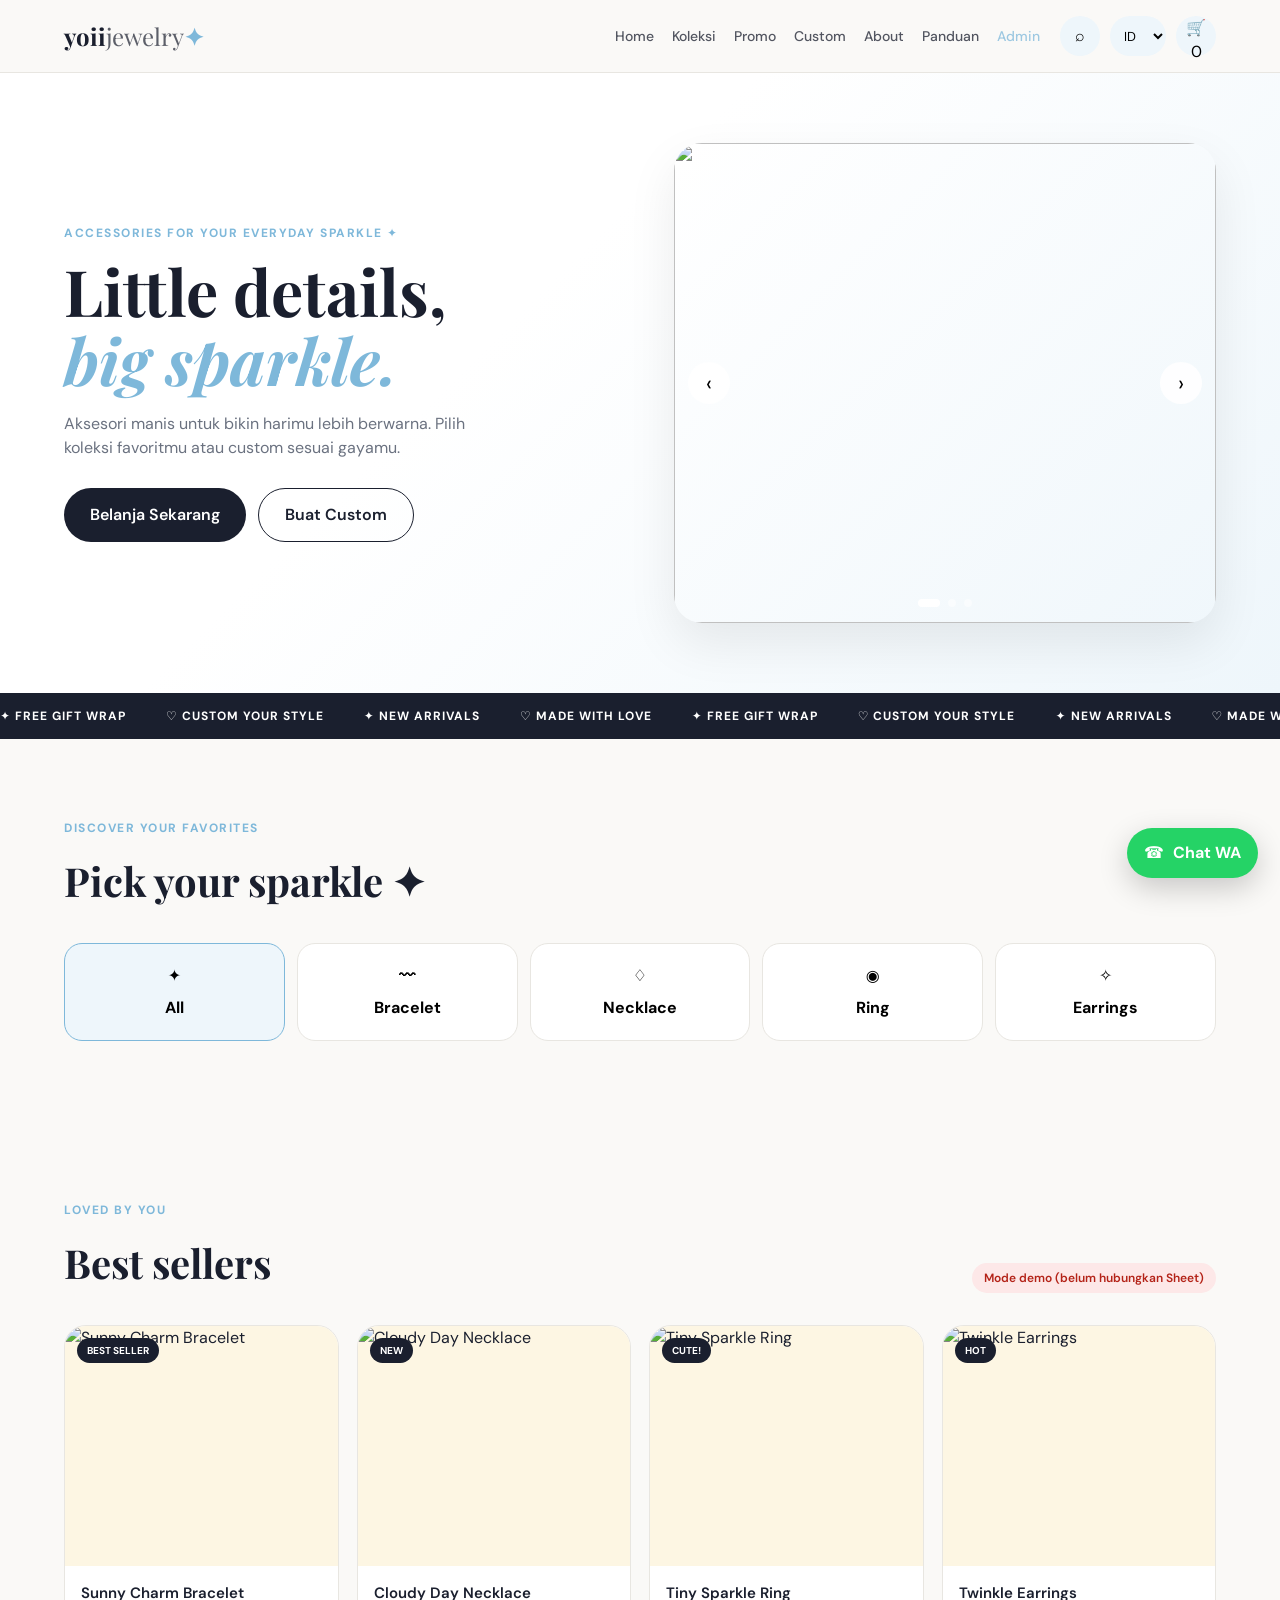
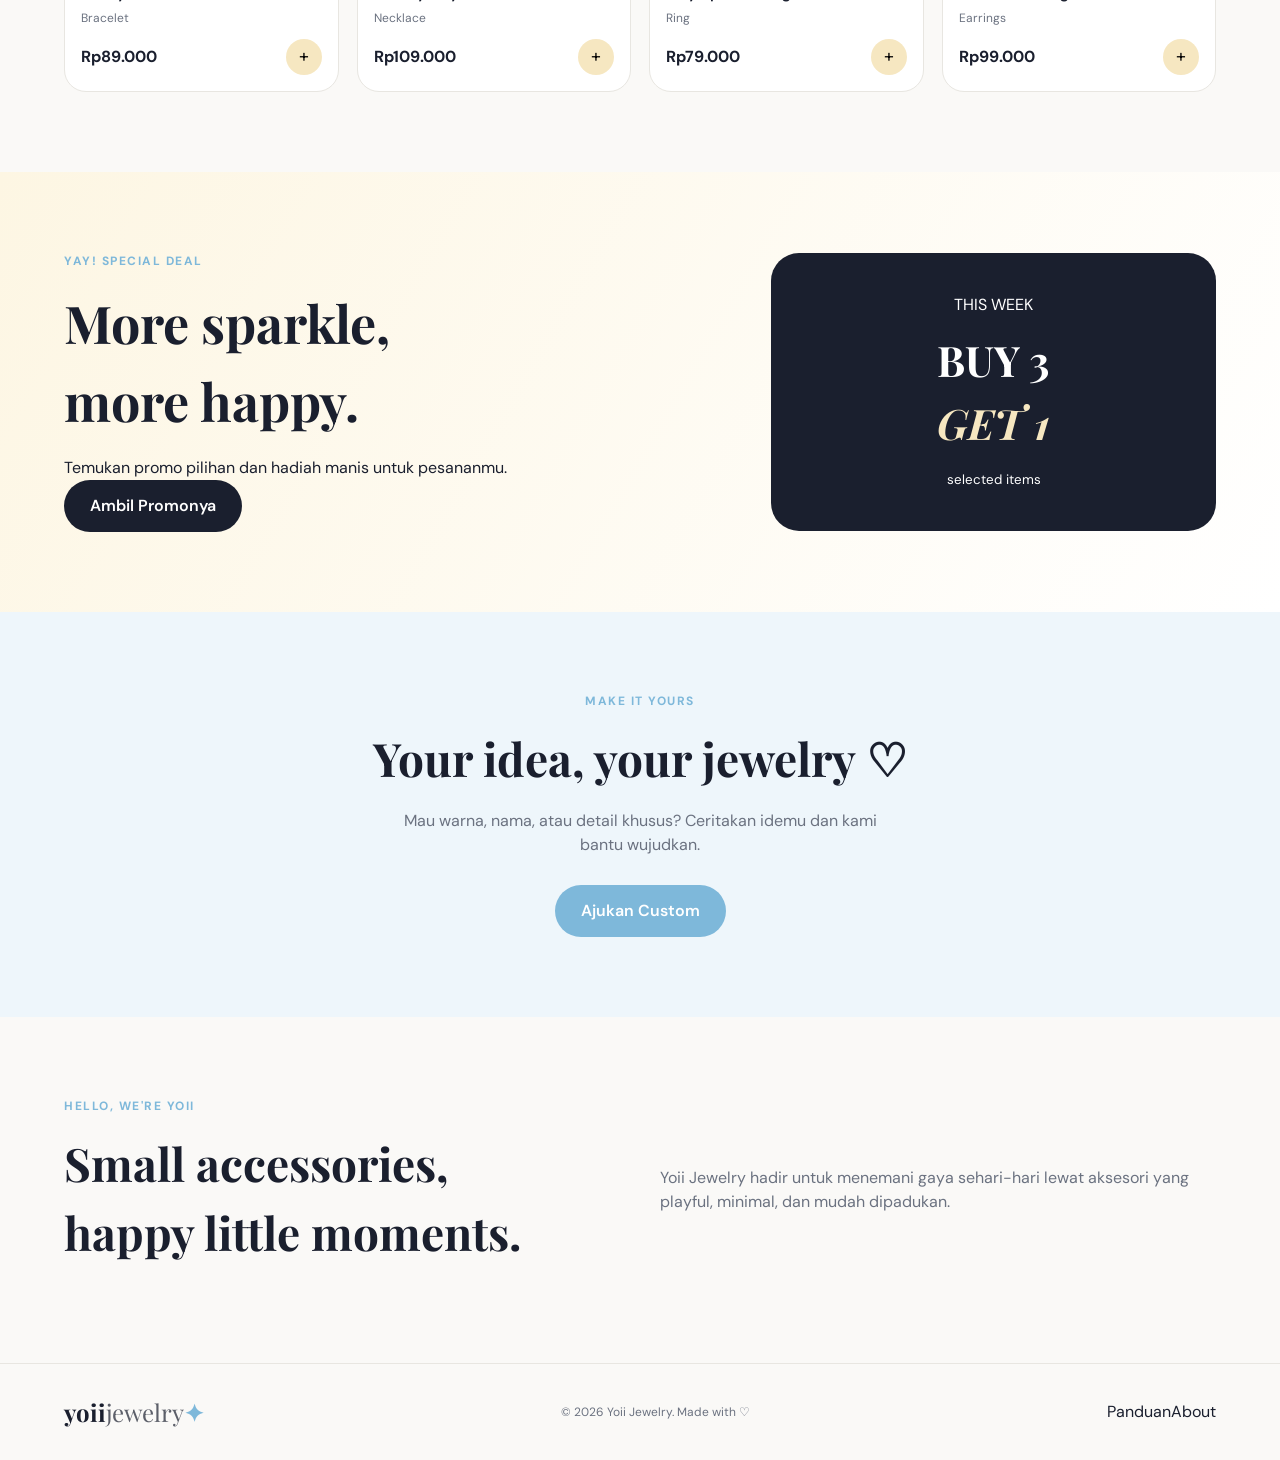
==== commit 231a5a03: "Add files via upload" ====
--- a/index.html
+++ b/index.html
@@ -12,7 +12,7 @@
 </head>
 <body>
 <header class="site-header">
-  <a class="brand" href="#home" aria-label="Yoii Jewelry">yoii<span>jewelry</span><b>✦</b></a>
+  <a class="brand" href="#home">yoii<span>jewelry</span><b>✦</b></a>
   <button class="menu-btn" aria-label="Buka menu">☰</button>
   <nav class="nav">
     <a href="#home" data-i18n="home">Home</a>
@@ -20,43 +20,38 @@
     <a href="#promo" data-i18n="promo">Promo</a>
     <a href="#custom" data-i18n="custom">Custom</a>
     <a href="#about" data-i18n="about">About</a>
+    <a href="panduan.html">Panduan</a>
+    <a href="#" id="adminBtn" class="admin-link">Admin</a>
   </nav>
   <div class="actions">
     <button id="searchBtn" aria-label="Cari">⌕</button>
-    <select id="lang" aria-label="Bahasa">
+    <select id="lang">
       <option value="id">ID</option>
       <option value="en">EN</option>
     </select>
-    <button id="cartBtn" aria-label="Keranjang">🛒 <span id="cartCount">0</span></button>
+    <button id="cartBtn">🛒 <span id="cartCount">0</span></button>
   </div>
 </header>
 
 <main>
 <section class="hero" id="home">
   <div class="hero-copy">
-    <span class="eyebrow" data-i18n="eyebrow">ACCESSORIES FOR YOUR EVERYDAY SPARKLE ✦</span>
-    <h1 data-i18n="heroTitle">Little details,<br><em>big sparkle.</em></h1>
-    <p data-i18n="heroText">Aksesori manis untuk bikin harimu lebih berwarna. Pilih koleksi favoritmu atau custom sesuai gayamu.</p>
+    <span class="eyebrow">ACCESSORIES FOR YOUR EVERYDAY SPARKLE ✦</span>
+    <h1>Little details,<br><em>big sparkle.</em></h1>
+    <p>Aksesori manis untuk bikin harimu lebih berwarna. Pilih koleksi favoritmu atau custom sesuai gayamu.</p>
     <div class="hero-actions">
-      <a class="btn primary" href="#collection" data-i18n="shopNow">Belanja Sekarang</a>
-      <a class="btn ghost" href="#custom" data-i18n="makeCustom">Buat Custom</a>
-    </div>
-    <div class="mini-points">
-      <span>♡ <b data-i18n="cute">Cute Design</b></span>
-      <span>✦ <b data-i18n="customizable">Bisa Custom</b></span>
-      <span>🎁 <b data-i18n="gift">Gift Ready</b></span>
+      <a class="btn primary" href="#collection">Belanja Sekarang</a>
+      <a class="btn ghost" href="#custom">Buat Custom</a>
     </div>
   </div>
-
-  <div class="slider" aria-label="Galeri produk">
+  <div class="slider">
     <div class="slides">
-      <article class="slide active"><img src="https://images.unsplash.com/photo-1611652022419-a9419f74343d?auto=format&fit=crop&w=1000&q=85" alt="Aksesori jewelry"></article>
-      <article class="slide"><img src="https://images.unsplash.com/photo-1599643478518-a784e5dc4c8f?auto=format&fit=crop&w=1000&q=85" alt="Necklace"></article>
-      <article class="slide"><img src="https://images.unsplash.com/photo-1605100804763-247f67b3557e?auto=format&fit=crop&w=1000&q=85" alt="Ring"></article>
-      <article class="slide"><img src="https://images.unsplash.com/photo-1535632066927-ab7c9ab60908?auto=format&fit=crop&w=1000&q=85" alt="Earrings"></article>
+      <article class="slide active"><img src="https://images.unsplash.com/photo-1611652022419-a9419f74343d?auto=format&fit=crop&w=1000&q=85" alt=""></article>
+      <article class="slide"><img src="https://images.unsplash.com/photo-1599643478518-a784e5dc4c8f?auto=format&fit=crop&w=1000&q=85" alt=""></article>
+      <article class="slide"><img src="https://images.unsplash.com/photo-1605100804763-247f67b3557e?auto=format&fit=crop&w=1000&q=85" alt=""></article>
     </div>
-    <button class="prev" aria-label="Sebelumnya">‹</button>
-    <button class="next" aria-label="Berikutnya">›</button>
+    <button class="prev">‹</button>
+    <button class="next">›</button>
     <div class="dots"></div>
   </div>
 </section>
@@ -68,11 +63,7 @@
 
 <section class="section" id="collection">
   <div class="section-head">
-    <div>
-      <span class="eyebrow" data-i18n="discover">DISCOVER YOUR FAVORITES</span>
-      <h2 data-i18n="pick">Pick your sparkle ✦</h2>
-    </div>
-    <a href="#products" data-i18n="seeAll">Lihat Semua →</a>
+    <div><span class="eyebrow">DISCOVER YOUR FAVORITES</span><h2>Pick your sparkle ✦</h2></div>
   </div>
   <div class="categories">
     <button data-filter="all" class="active"><span>✦</span><b>All</b></button>
@@ -85,10 +76,7 @@
 
 <section class="section products-section" id="products">
   <div class="section-head">
-    <div>
-      <span class="eyebrow">LOVED BY YOU</span>
-      <h2 data-i18n="best">Best sellers</h2>
-    </div>
+    <div><span class="eyebrow">LOVED BY YOU</span><h2>Best sellers</h2></div>
     <span id="productStatus" class="status-badge">Memuat produk…</span>
   </div>
   <div class="products" id="productGrid"></div>
@@ -97,104 +85,107 @@
 <section class="promo section" id="promo">
   <div>
     <span class="eyebrow">YAY! SPECIAL DEAL</span>
-    <h2 data-i18n="promoTitle">More sparkle,<br>more happy.</h2>
-    <p data-i18n="promoText">Temukan promo pilihan dan hadiah manis untuk pesananmu.</p>
-    <a class="btn primary" href="#products" data-i18n="grab">Ambil Promonya</a>
+    <h2>More sparkle,<br>more happy.</h2>
+    <p>Temukan promo pilihan dan hadiah manis untuk pesananmu.</p>
+    <a class="btn primary" href="#products">Ambil Promonya</a>
   </div>
-  <div class="promo-card">
-    <span>THIS WEEK</span>
-    <strong>BUY 3<br><i>GET 1</i></strong>
-    <small>selected items</small>
-  </div>
+  <div class="promo-card"><span>THIS WEEK</span><strong>BUY 3<br><i>GET 1</i></strong><small>selected items</small></div>
 </section>
 
 <section class="custom section" id="custom">
   <span class="eyebrow">MAKE IT YOURS</span>
-  <h2 data-i18n="customTitle">Your idea, your jewelry ♡</h2>
-  <p data-i18n="customText">Mau warna, nama, atau detail khusus? Ceritakan idemu dan kami bantu wujudkan.</p>
-  <button class="btn blue" id="openCustomForm" data-i18n="chatCustom">Ajukan Custom</button>
+  <h2>Your idea, your jewelry ♡</h2>
+  <p>Mau warna, nama, atau detail khusus? Ceritakan idemu dan kami bantu wujudkan.</p>
+  <button class="btn blue" id="openCustomForm">Ajukan Custom</button>
 </section>
 
 <section class="about section" id="about">
-  <div>
-    <span class="eyebrow">HELLO, WE'RE YOII</span>
-    <h2 data-i18n="aboutTitle">Small accessories,<br>happy little moments.</h2>
-  </div>
-  <p data-i18n="aboutText">Yoii Jewelry hadir untuk menemani gaya sehari-hari lewat aksesori yang playful, minimal, dan mudah dipadukan. Karena detail kecil juga bisa bikin hari terasa spesial.</p>
+  <div><span class="eyebrow">HELLO, WE'RE YOII</span><h2>Small accessories,<br>happy little moments.</h2></div>
+  <p>Yoii Jewelry hadir untuk menemani gaya sehari-hari lewat aksesori yang playful, minimal, dan mudah dipadukan.</p>
 </section>
 </main>
 
 <footer>
   <a class="brand" href="#home">yoii<span>jewelry</span><b>✦</b></a>
   <p>© 2026 Yoii Jewelry. Made with ♡</p>
-  <div>
-    <a href="#collection">Collection</a>
-    <a href="#promo">Promo</a>
-    <a href="#about">About</a>
-  </div>
+  <div><a href="panduan.html">Panduan</a><a href="#about">About</a></div>
 </footer>
 
-<a class="wa-float" id="waFloat" href="#" target="_blank" rel="noopener" aria-label="Chat WhatsApp">
-  <span>☎</span><b>Chat WA</b>
-</a>
+<a class="wa-float" id="waFloat" href="#" target="_blank">☎ <b>Chat WA</b></a>
 
-<!-- Search Modal -->
+<!-- Search -->
 <div class="overlay" id="searchOverlay">
   <div class="modal">
     <button class="close" data-close="searchOverlay">×</button>
-    <h3 data-i18n="searchTitle">Cari aksesori</h3>
+    <h3>Cari aksesori</h3>
     <input id="searchInput" placeholder="Bracelet, ring, necklace...">
     <div id="searchResults" class="search-results"></div>
   </div>
 </div>
 
-<!-- Checkout Modal -->
+<!-- Checkout -->
 <div class="overlay" id="checkoutOverlay">
   <div class="modal">
     <button class="close" data-close="checkoutOverlay">×</button>
     <h3>Checkout</h3>
-    <p class="modal-desc">Isi data singkat, pesanan akan tersimpan & dibuka di WhatsApp.</p>
     <form id="checkoutForm">
-      <label>Nama Lengkap</label>
-      <input type="text" id="coName" required placeholder="Nama kamu">
-      <label>Nomor WhatsApp</label>
-      <input type="tel" id="coPhone" required placeholder="08xxxxxxxxxx">
-      <label>Catatan (opsional)</label>
-      <textarea id="coNotes" rows="2" placeholder="Warna, ukuran, dll"></textarea>
+      <label>Nama Lengkap</label><input type="text" id="coName" required>
+      <label>Nomor WhatsApp</label><input type="tel" id="coPhone" required>
+      <label>Catatan</label><textarea id="coNotes" rows="2"></textarea>
       <div class="form-total">Total: <strong id="coTotal">Rp0</strong></div>
-      <button type="submit" class="btn primary" id="coSubmit">Kirim & Chat WA</button>
+      <button type="submit" class="btn primary">Kirim & Chat WA</button>
     </form>
   </div>
 </div>
 
-<!-- Custom Order Modal -->
+<!-- Custom -->
 <div class="overlay" id="customOverlay">
   <div class="modal">
     <button class="close" data-close="customOverlay">×</button>
     <h3>Custom Jewelry</h3>
-    <p class="modal-desc">Ceritakan idemu. Kami akan hubungi via WhatsApp.</p>
     <form id="customForm">
-      <label>Nama</label>
-      <input type="text" id="cuName" required placeholder="Nama kamu">
-      <label>Nomor WhatsApp</label>
-      <input type="tel" id="cuPhone" required placeholder="08xxxxxxxxxx">
-      <label>Deskripsi Custom</label>
-      <textarea id="cuDesc" rows="4" required placeholder="Contoh: gelang nama 'Nisa', warna gold, size M..."></textarea>
-      <button type="submit" class="btn blue" id="cuSubmit">Kirim Request</button>
+      <label>Nama</label><input type="text" id="cuName" required>
+      <label>Nomor WhatsApp</label><input type="tel" id="cuPhone" required>
+      <label>Deskripsi</label><textarea id="cuDesc" rows="4" required></textarea>
+      <button type="submit" class="btn blue">Kirim Request</button>
     </form>
   </div>
 </div>
 
-<!-- Cart Panel -->
+<!-- Admin Login -->
+<div class="overlay" id="adminLoginOverlay">
+  <div class="modal">
+    <button class="close" data-close="adminLoginOverlay">×</button>
+    <h3>Admin Login</h3>
+    <form id="adminLoginForm">
+      <label>Password</label>
+      <input type="password" id="adminPass" required placeholder="Masukkan password">
+      <button type="submit" class="btn primary">Masuk</button>
+    </form>
+  </div>
+</div>
+
+<!-- Admin Panel -->
+<div class="overlay" id="adminPanelOverlay">
+  <div class="modal admin-modal">
+    <button class="close" data-close="adminPanelOverlay">×</button>
+    <h3>Panel Admin</h3>
+    <div class="admin-tabs">
+      <button class="tab active" data-tab="products">Produk</button>
+      <button class="tab" data-tab="orders">Pesanan</button>
+      <button class="tab" data-tab="customs">Custom</button>
+      <button class="tab" data-tab="settings">Pengaturan</button>
+    </div>
+    <div id="adminContent" class="admin-content"></div>
+  </div>
+</div>
+
 <aside class="cart" id="cartPanel">
-  <div class="cart-head">
-    <h3 data-i18n="yourCart">Keranjangmu</h3>
-    <button class="close" id="closeCart">×</button>
-  </div>
+  <div class="cart-head"><h3>Keranjangmu</h3><button class="close" id="closeCart">×</button></div>
   <div id="cartItems"></div>
   <div class="cart-foot">
     <strong>Total: <span id="cartTotal">Rp0</span></strong>
-    <button class="btn primary" id="checkoutBtn" data-i18n="checkout">Checkout</button>
+    <button class="btn primary" id="checkoutBtn">Checkout</button>
   </div>
 </aside>
 <div class="shade" id="shade"></div>
--- a/style.css
+++ b/style.css
@@ -1,258 +1,132 @@
-:root{
-  --ink:#1a1f2e;
-  --muted:#6b7280;
-  --line:#e8e6e1;
-  --blue:#7eb8da;
-  --blue2:#eef6fb;
-  --butter:#f6e7c1;
-  --butter2:#fdf6e3;
-  --rose:#f3c1c6;
-  --bg:#faf9f7;
-  --radius:18px;
-}
+:root{--ink:#1a1f2e;--muted:#6b7280;--line:#e8e6e1;--blue:#7eb8da;--blue2:#eef6fb;--butter:#f6e7c1;--butter2:#fdf6e3;--bg:#faf9f7;--radius:18px}
 *{box-sizing:border-box;margin:0;padding:0}
 html{scroll-behavior:smooth}
-body{
-  font-family:"DM Sans",system-ui,sans-serif;
-  color:var(--ink);
-  background:var(--bg);
-  line-height:1.5;
-}
+body{font-family:"DM Sans",system-ui,sans-serif;color:var(--ink);background:var(--bg);line-height:1.5}
 img{max-width:100%;display:block}
 a{color:inherit;text-decoration:none}
 button,select,input,textarea{font:inherit}
-.btn{
-  display:inline-flex;align-items:center;justify-content:center;gap:8px;
-  padding:14px 26px;border-radius:99px;border:0;cursor:pointer;
-  font-weight:600;transition:.2s;
-}
+.btn{display:inline-flex;align-items:center;justify-content:center;gap:8px;padding:14px 26px;border-radius:99px;border:0;cursor:pointer;font-weight:600;transition:.2s}
 .btn.primary{background:var(--ink);color:#fff}
-.btn.primary:hover{transform:translateY(-2px);box-shadow:0 8px 24px rgba(0,0,0,.15)}
 .btn.ghost{background:transparent;border:1.5px solid var(--ink)}
 .btn.blue{background:var(--blue);color:#fff}
-.btn:disabled{opacity:.55;cursor:not-allowed;transform:none!important}
+.btn:disabled{opacity:.55;cursor:not-allowed}
 
-/* Header */
-.site-header{
-  position:sticky;top:0;z-index:50;
-  display:flex;align-items:center;gap:20px;
-  padding:16px 5vw;background:rgba(250,249,247,.92);
-  backdrop-filter:blur(12px);border-bottom:1px solid var(--line);
-}
-.brand{font-family:"Playfair Display",serif;font-size:24px;font-weight:700;letter-spacing:-.5px}
+.site-header{position:sticky;top:0;z-index:50;display:flex;align-items:center;gap:20px;padding:16px 5vw;background:rgba(250,249,247,.92);backdrop-filter:blur(12px);border-bottom:1px solid var(--line)}
+.brand{font-family:"Playfair Display",serif;font-size:24px;font-weight:700}
 .brand span{font-weight:400;opacity:.7}
-.brand b{color:var(--blue);margin-left:2px}
-.nav{display:flex;gap:22px;margin-left:auto}
+.brand b{color:var(--blue)}
+.nav{display:flex;gap:18px;margin-left:auto}
 .nav a{font-size:14px;font-weight:500;opacity:.75}
-.nav a:hover{opacity:1}
+.nav a:hover,.admin-link{opacity:1;color:var(--blue)}
 .actions{display:flex;align-items:center;gap:10px}
-.actions button,.actions select{
-  border:0;background:var(--blue2);width:40px;height:40px;border-radius:50%;
-  cursor:pointer;font-size:16px;display:grid;place-items:center;
-}
-.actions select{width:auto;padding:0 10px;border-radius:20px;font-size:13px;font-weight:600}
-#cartCount{font-size:12px;font-weight:700}
+.actions button,.actions select{border:0;background:var(--blue2);width:40px;height:40px;border-radius:50%;cursor:pointer;font-size:16px;display:grid;place-items:center}
+.actions select{width:auto;padding:0 10px;border-radius:20px;font-size:13px}
 .menu-btn{display:none;border:0;background:var(--blue2);width:40px;height:40px;border-radius:50%;font-size:18px;cursor:pointer}
 
-/* Hero */
-.hero{
-  display:grid;grid-template-columns:1.05fr 1fr;gap:40px;
-  padding:70px 5vw;align-items:center;
-  background:linear-gradient(135deg,#fff 40%,var(--blue2));
-}
+.hero{display:grid;grid-template-columns:1.05fr 1fr;gap:40px;padding:70px 5vw;align-items:center;background:linear-gradient(135deg,#fff 40%,var(--blue2))}
 .eyebrow{font-size:12px;font-weight:700;letter-spacing:1.5px;color:var(--blue);display:block;margin-bottom:14px}
 .hero h1{font-family:"Playfair Display",serif;font-size:clamp(42px,5.5vw,64px);line-height:1.08;margin-bottom:18px}
 .hero h1 em{font-style:italic;color:var(--blue)}
 .hero p{color:var(--muted);max-width:420px;margin-bottom:28px}
-.hero-actions{display:flex;gap:12px;margin-bottom:28px;flex-wrap:wrap}
-.mini-points{display:flex;gap:18px;flex-wrap:wrap;font-size:13px}
-.mini-points b{font-weight:600}
+.hero-actions{display:flex;gap:12px;flex-wrap:wrap}
 .slider{position:relative;border-radius:28px;overflow:hidden;box-shadow:0 20px 50px rgba(0,0,0,.08)}
 .slides{position:relative;height:480px}
 .slide{position:absolute;inset:0;opacity:0;transition:opacity .6s}
 .slide.active{opacity:1}
 .slide img{width:100%;height:100%;object-fit:cover}
-.prev,.next{
-  position:absolute;top:50%;transform:translateY(-50%);
-  width:42px;height:42px;border-radius:50%;border:0;
-  background:rgba(255,255,255,.9);font-size:22px;cursor:pointer;z-index:2;
-}
+.prev,.next{position:absolute;top:50%;transform:translateY(-50%);width:42px;height:42px;border-radius:50%;border:0;background:rgba(255,255,255,.9);font-size:22px;cursor:pointer;z-index:2}
 .prev{left:14px}.next{right:14px}
-.dots{position:absolute;bottom:16px;left:0;right:0;display:flex;justify-content:center;gap:8px;z-index:2}
+.dots{position:absolute;bottom:16px;left:0;right:0;display:flex;justify-content:center;gap:8px}
 .dots button{width:8px;height:8px;border-radius:50%;border:0;background:rgba(255,255,255,.5);cursor:pointer}
 .dots button.active{background:#fff;width:22px;border-radius:99px}
 
-/* Ticker */
-.ticker{
-  display:flex;gap:40px;padding:14px 0;overflow:hidden;
-  background:var(--ink);color:#fff;font-size:12px;font-weight:700;letter-spacing:1px;
-  white-space:nowrap;
-}
+.ticker{display:flex;gap:40px;padding:14px 0;overflow:hidden;background:var(--ink);color:#fff;font-size:12px;font-weight:700;letter-spacing:1px;white-space:nowrap}
 .ticker span{flex-shrink:0}
 
-/* Sections */
 .section{padding:80px 5vw}
 .section-head{display:flex;justify-content:space-between;align-items:flex-end;margin-bottom:32px;gap:16px;flex-wrap:wrap}
-.section-head h2{font-family:"Playfair Display",serif;font-size:clamp(28px,3.5vw,40px);line-height:1.15}
-.section-head a{font-weight:600;font-size:14px;color:var(--blue)}
+.section-head h2{font-family:"Playfair Display",serif;font-size:clamp(28px,3.5vw,40px)}
 .status-badge{font-size:12px;font-weight:600;padding:6px 12px;border-radius:99px;background:var(--blue2);color:var(--muted)}
 .status-badge.ok{background:#e6f6ea;color:#1a7a3a}
 .status-badge.err{background:#fde8e8;color:#b42318}
 
-/* Categories */
-.categories{display:grid;grid-template-columns:repeat(5,1fr);gap:12px;margin-bottom:10px}
-.categories button{
-  display:flex;flex-direction:column;align-items:center;gap:8px;
-  padding:20px 12px;border:1.5px solid var(--line);border-radius:var(--radius);
-  background:#fff;cursor:pointer;transition:.2s;font-weight:600;
-}
-.categories button span{font-size:22px}
-.categories button:hover,.categories button.active{border-color:var(--blue);background:var(--blue2)}
+.categories{display:grid;grid-template-columns:repeat(5,1fr);gap:12px}
+.categories button{display:flex;flex-direction:column;align-items:center;gap:8px;padding:20px 12px;border:1.5px solid var(--line);border-radius:var(--radius);background:#fff;cursor:pointer;font-weight:600}
+.categories button.active,.categories button:hover{border-color:var(--blue);background:var(--blue2)}
 
-/* Products */
 .products{display:grid;grid-template-columns:repeat(4,1fr);gap:18px}
-.product{
-  background:#fff;border-radius:22px;overflow:hidden;
-  border:1px solid var(--line);transition:.25s;
-}
+.product{background:#fff;border-radius:22px;overflow:hidden;border:1px solid var(--line);transition:.25s}
 .product:hover{transform:translateY(-4px);box-shadow:0 16px 40px rgba(0,0,0,.07)}
 .product-img{position:relative;height:240px;background:var(--butter2)}
 .product-img img{width:100%;height:100%;object-fit:cover}
-.badge{
-  position:absolute;top:12px;left:12px;
-  background:var(--ink);color:#fff;font-size:10px;font-weight:700;
-  padding:5px 10px;border-radius:99px;letter-spacing:.5px;
-}
+.badge{position:absolute;top:12px;left:12px;background:var(--ink);color:#fff;font-size:10px;font-weight:700;padding:5px 10px;border-radius:99px}
 .badge.out{background:#b42318}
 .product-info{padding:16px}
-.product-info h3{font-size:15px;font-weight:600;margin-bottom:2px}
-.product-info p{font-size:12px;color:var(--muted);margin-bottom:12px}
+.product-info h3{font-size:15px;font-weight:600}
+.product-info p{font-size:12px;color:var(--muted);margin:4px 0 12px}
 .product-bottom{display:flex;justify-content:space-between;align-items:center}
-.product-bottom b{font-size:15px}
-.product-bottom .add{
-  width:36px;height:36px;border-radius:50%;border:0;
-  background:var(--butter);font-size:18px;cursor:pointer;font-weight:700;
-}
-.product-bottom .add:hover{background:var(--ink);color:#fff}
-.product-bottom .add:disabled{background:var(--line);color:var(--muted);cursor:not-allowed}
+.product-bottom .add{width:36px;height:36px;border-radius:50%;border:0;background:var(--butter);font-size:18px;cursor:pointer}
 
-/* Promo */
-.promo{
-  display:grid;grid-template-columns:1.2fr .8fr;gap:40px;align-items:center;
-  background:linear-gradient(120deg,var(--butter2),#fff);
-}
-.promo h2{font-family:"Playfair Display",serif;font-size:clamp(36px,4.5vw,52px);line-height:1.1;margin:10px 0 16px}
-.promo p{color:var(--muted);margin-bottom:24px;max-width:380px}
-.promo-card{
-  background:var(--ink);color:#fff;border-radius:28px;padding:40px 32px;
-  text-align:center;box-shadow:0 20px 50px rgba(0,0,0,.15);
-}
-.promo-card span{font-size:12px;letter-spacing:2px;opacity:.7}
-.promo-card strong{display:block;font-family:"Playfair Display",serif;font-size:42px;line-height:1.1;margin:12px 0}
+.promo{display:grid;grid-template-columns:1.2fr .8fr;gap:40px;align-items:center;background:linear-gradient(120deg,var(--butter2),#fff)}
+.promo h2{font-family:"Playfair Display",serif;font-size:clamp(36px,4.5vw,52px);margin:10px 0 16px}
+.promo-card{background:var(--ink);color:#fff;border-radius:28px;padding:40px 32px;text-align:center}
+.promo-card strong{display:block;font-family:"Playfair Display",serif;font-size:42px;margin:12px 0}
 .promo-card i{font-style:italic;color:var(--butter)}
-.promo-card small{opacity:.6;font-size:13px}
 
-/* Custom & About */
 .custom{text-align:center;background:var(--blue2)}
-.custom h2,.about h2{font-family:"Playfair Display",serif;font-size:clamp(32px,4vw,46px);line-height:1.15;margin:10px 0 16px}
+.custom h2,.about h2{font-family:"Playfair Display",serif;font-size:clamp(32px,4vw,46px);margin:10px 0 16px}
 .custom p{color:var(--muted);max-width:480px;margin:0 auto 28px}
 .about{display:grid;grid-template-columns:1fr 1fr;gap:40px;align-items:center}
-.about p{color:var(--muted);font-size:16px}
+.about p{color:var(--muted)}
 
-/* Footer */
-footer{
-  display:flex;align-items:center;justify-content:space-between;gap:20px;
-  padding:30px 5vw;border-top:1px solid var(--line);flex-wrap:wrap;
-}
+footer{display:flex;align-items:center;justify-content:space-between;gap:20px;padding:30px 5vw;border-top:1px solid var(--line);flex-wrap:wrap}
 footer p{color:var(--muted);font-size:12px}
-footer div{display:flex;gap:20px;font-size:12px;font-weight:700}
 
-/* WA Float */
-.wa-float{
-  position:fixed;right:22px;bottom:22px;z-index:45;
-  display:flex;gap:9px;align-items:center;
-  background:#25d366;color:#fff;padding:13px 17px;border-radius:99px;
-  box-shadow:0 10px 30px rgba(0,0,0,.2);font-weight:600;
-}
-.wa-float span{font-size:20px}
+.wa-float{position:fixed;right:22px;bottom:22px;z-index:45;display:flex;gap:9px;align-items:center;background:#25d366;color:#fff;padding:13px 17px;border-radius:99px;box-shadow:0 10px 30px rgba(0,0,0,.2);font-weight:600}
 
-/* Overlays & Modals */
 .overlay,.shade{display:none;position:fixed;inset:0;background:rgba(20,30,45,.45);z-index:60}
 .overlay.open,.shade.open{display:block}
-.modal{
-  width:min(480px,92vw);margin:10vh auto;background:#fff;
-  border-radius:25px;padding:30px;position:relative;max-height:80vh;overflow-y:auto;
-}
-.close{border:0;background:transparent;font-size:27px;cursor:pointer;line-height:1}
-.modal>.close{position:absolute;right:20px;top:14px}
-.modal h3{font-family:"Playfair Display",serif;font-size:24px;margin-bottom:6px}
-.modal-desc{color:var(--muted);font-size:14px;margin-bottom:18px}
+.modal{width:min(520px,92vw);margin:8vh auto;background:#fff;border-radius:25px;padding:30px;position:relative;max-height:84vh;overflow-y:auto}
+.admin-modal{width:min(900px,96vw)}
+.close{border:0;background:transparent;font-size:27px;cursor:pointer;position:absolute;right:18px;top:10px}
 .modal label{display:block;font-size:13px;font-weight:600;margin:14px 0 6px}
-.modal input,.modal textarea{
-  width:100%;padding:13px 15px;border:1px solid var(--line);
-  border-radius:13px;background:#fafafa;
-}
-.modal input:focus,.modal textarea:focus{outline:2px solid var(--blue);border-color:transparent}
-.modal textarea{resize:vertical}
-.form-total{margin:18px 0 12px;font-size:16px}
-.modal .btn{width:100%;margin-top:8px}
+.modal input,.modal textarea,.modal select{width:100%;padding:13px 15px;border:1px solid var(--line);border-radius:13px;background:#fafafa}
+.form-total{margin:18px 0 12px}
+.modal .btn{width:100%;margin-top:10px}
 .search-results{display:grid;gap:8px;margin-top:12px}
-.search-result{
-  padding:12px;background:var(--blue2);border-radius:12px;cursor:pointer;
-  display:flex;justify-content:space-between;align-items:center;gap:10px;
-}
-.search-result:hover{background:var(--butter2)}
+.search-result{padding:12px;background:var(--blue2);border-radius:12px;cursor:pointer;display:flex;justify-content:space-between}
 
-/* Cart */
-.cart{
-  position:fixed;right:-430px;top:0;width:min(410px,92vw);height:100vh;
-  background:#fff;z-index:80;padding:25px;transition:.35s;
-  display:flex;flex-direction:column;box-shadow:-10px 0 40px rgba(0,0,0,.08);
-}
+.cart{position:fixed;right:-430px;top:0;width:min(410px,92vw);height:100vh;background:#fff;z-index:80;padding:25px;transition:.35s;display:flex;flex-direction:column}
 .cart.open{right:0}
-.shade{z-index:70}
-.cart-head{display:flex;justify-content:space-between;align-items:center;margin-bottom:10px}
-.cart-head h3{font-family:"Playfair Display",serif;font-size:22px}
-.cart-item{
-  display:flex;justify-content:space-between;gap:15px;
-  border-bottom:1px solid var(--line);padding:14px 0;align-items:center;
-}
-.cart-item button{
-  border:0;background:var(--butter2);border-radius:8px;
-  padding:6px 12px;cursor:pointer;font-size:12px;font-weight:600;
-}
+.cart-head{display:flex;justify-content:space-between;align-items:center}
+.cart-item{display:flex;justify-content:space-between;gap:15px;border-bottom:1px solid var(--line);padding:14px 0}
 .cart-foot{margin-top:auto;display:grid;gap:15px;padding-top:16px}
 .cart-foot .btn{width:100%}
-#cartItems{flex:1;overflow-y:auto}
 
-/* Responsive */
+.admin-tabs{display:flex;gap:8px;margin:16px 0;flex-wrap:wrap}
+.admin-tabs .tab{padding:8px 16px;border-radius:99px;border:1px solid var(--line);background:#fff;cursor:pointer}
+.admin-tabs .tab.active{background:var(--ink);color:#fff}
+.admin-content{margin-top:10px}
+.admin-table{width:100%;border-collapse:collapse;font-size:13px}
+.admin-table th,.admin-table td{border:1px solid var(--line);padding:8px;text-align:left}
+.admin-table th{background:var(--blue2)}
+.admin-table button{padding:4px 10px;border-radius:6px;border:0;background:var(--butter2);cursor:pointer;margin:0 2px}
+.admin-form{display:grid;gap:10px;margin-bottom:16px;padding:12px;background:var(--blue2);border-radius:12px}
+
 @media(max-width:900px){
   .nav{display:none;position:absolute;top:76px;left:0;right:0;background:#fff;padding:25px;flex-direction:column;border-bottom:1px solid var(--line)}
   .nav.open{display:flex}
   .menu-btn{display:block}
-  .site-header{padding:0 4vw;gap:10px}
-  .brand{font-size:20px}
-  .actions{margin-left:auto}
-  .hero{grid-template-columns:1fr;padding:55px 6vw;background:linear-gradient(#fff,var(--blue2))}
+  .hero{grid-template-columns:1fr;padding:55px 6vw}
   .slides{height:420px}
   .categories{grid-template-columns:repeat(3,1fr)}
   .products{grid-template-columns:repeat(2,1fr)}
   .promo,.about{grid-template-columns:1fr}
-  .promo-card{max-width:400px;margin:0 auto}
   .section{padding:70px 6vw}
-  footer{flex-direction:column;text-align:center}
 }
 @media(max-width:520px){
-  .actions select{max-width:55px}
-  .hero h1{font-size:42px}
-  .slides{height:340px}
-  .categories{grid-template-columns:repeat(2,1fr)}
   .products{grid-template-columns:1fr 1fr;gap:10px}
   .product-img{height:180px}
-  .section-head h2{font-size:30px}
-  .promo h2{font-size:38px}
   .wa-float b{display:none}
   .wa-float{width:54px;height:54px;justify-content:center;padding:0}
-  .ticker{justify-content:flex-start}
-  .hero-actions{flex-wrap:wrap}
 }
